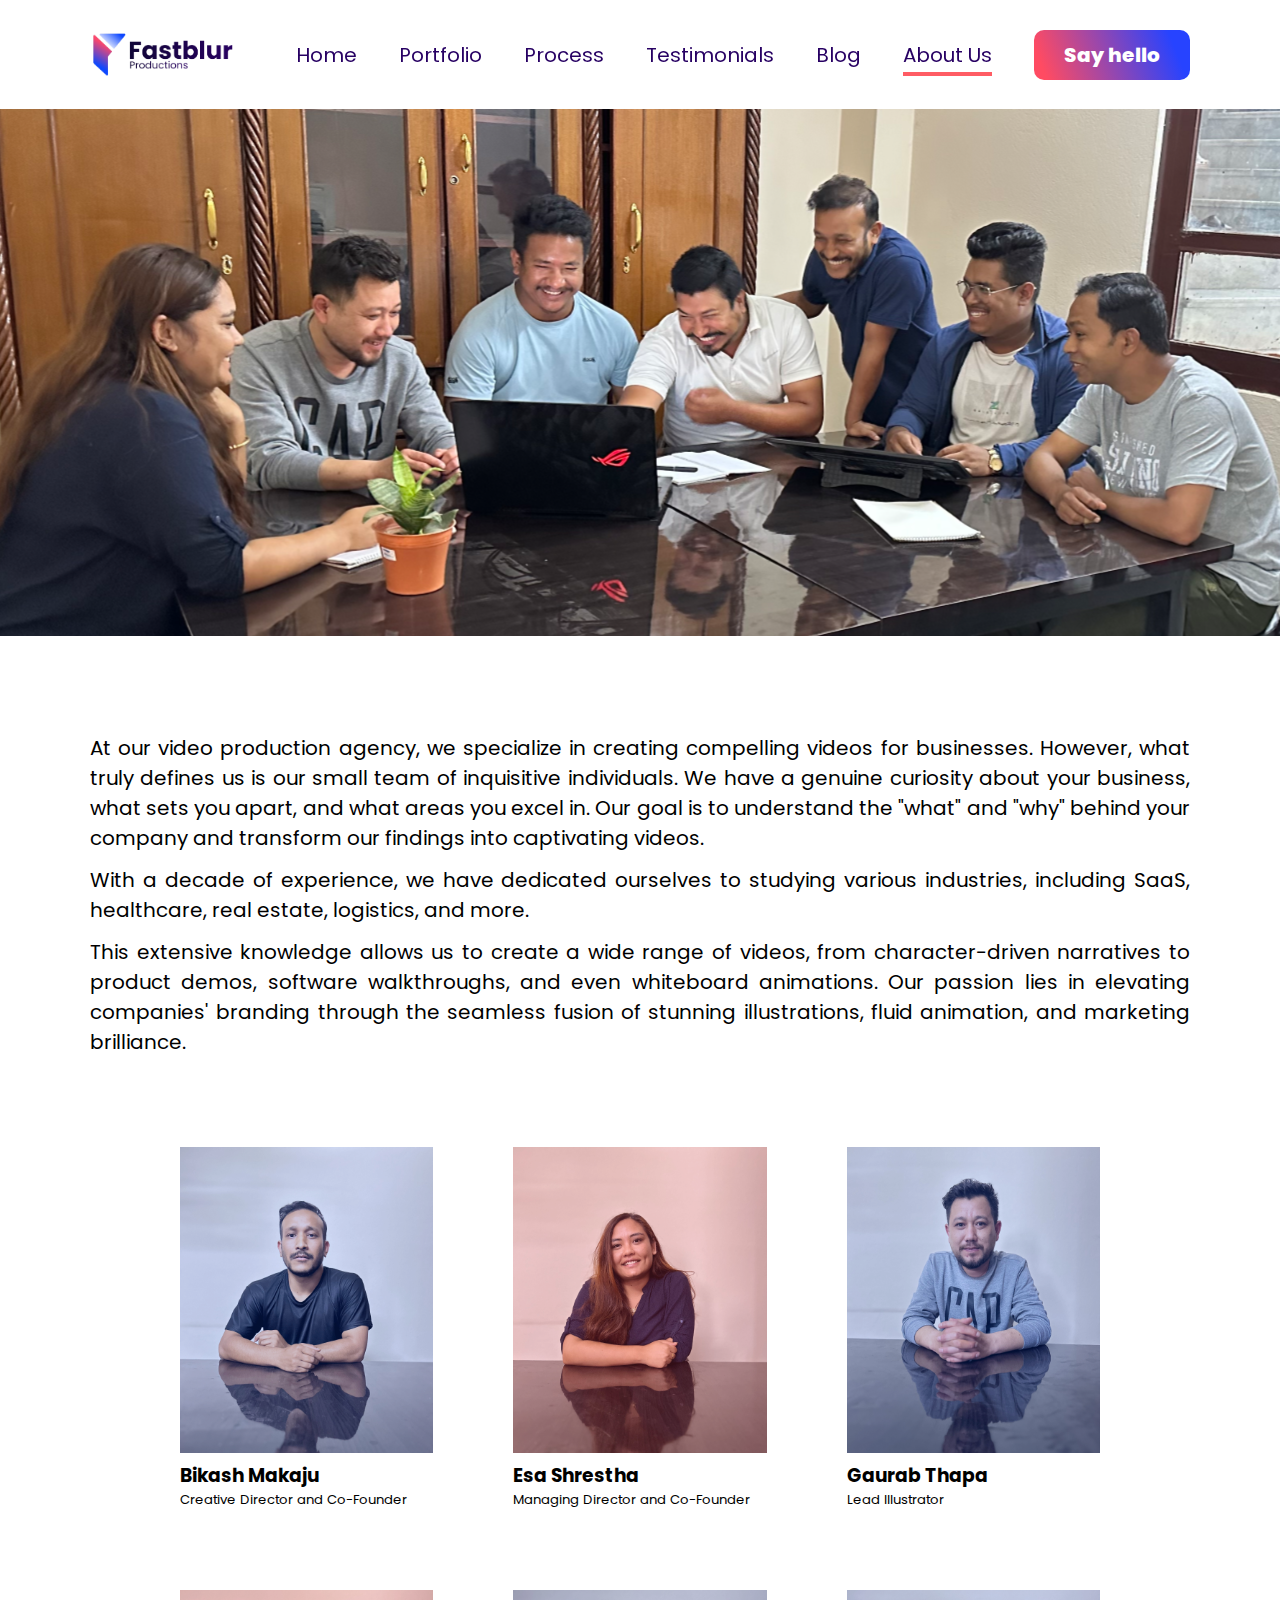
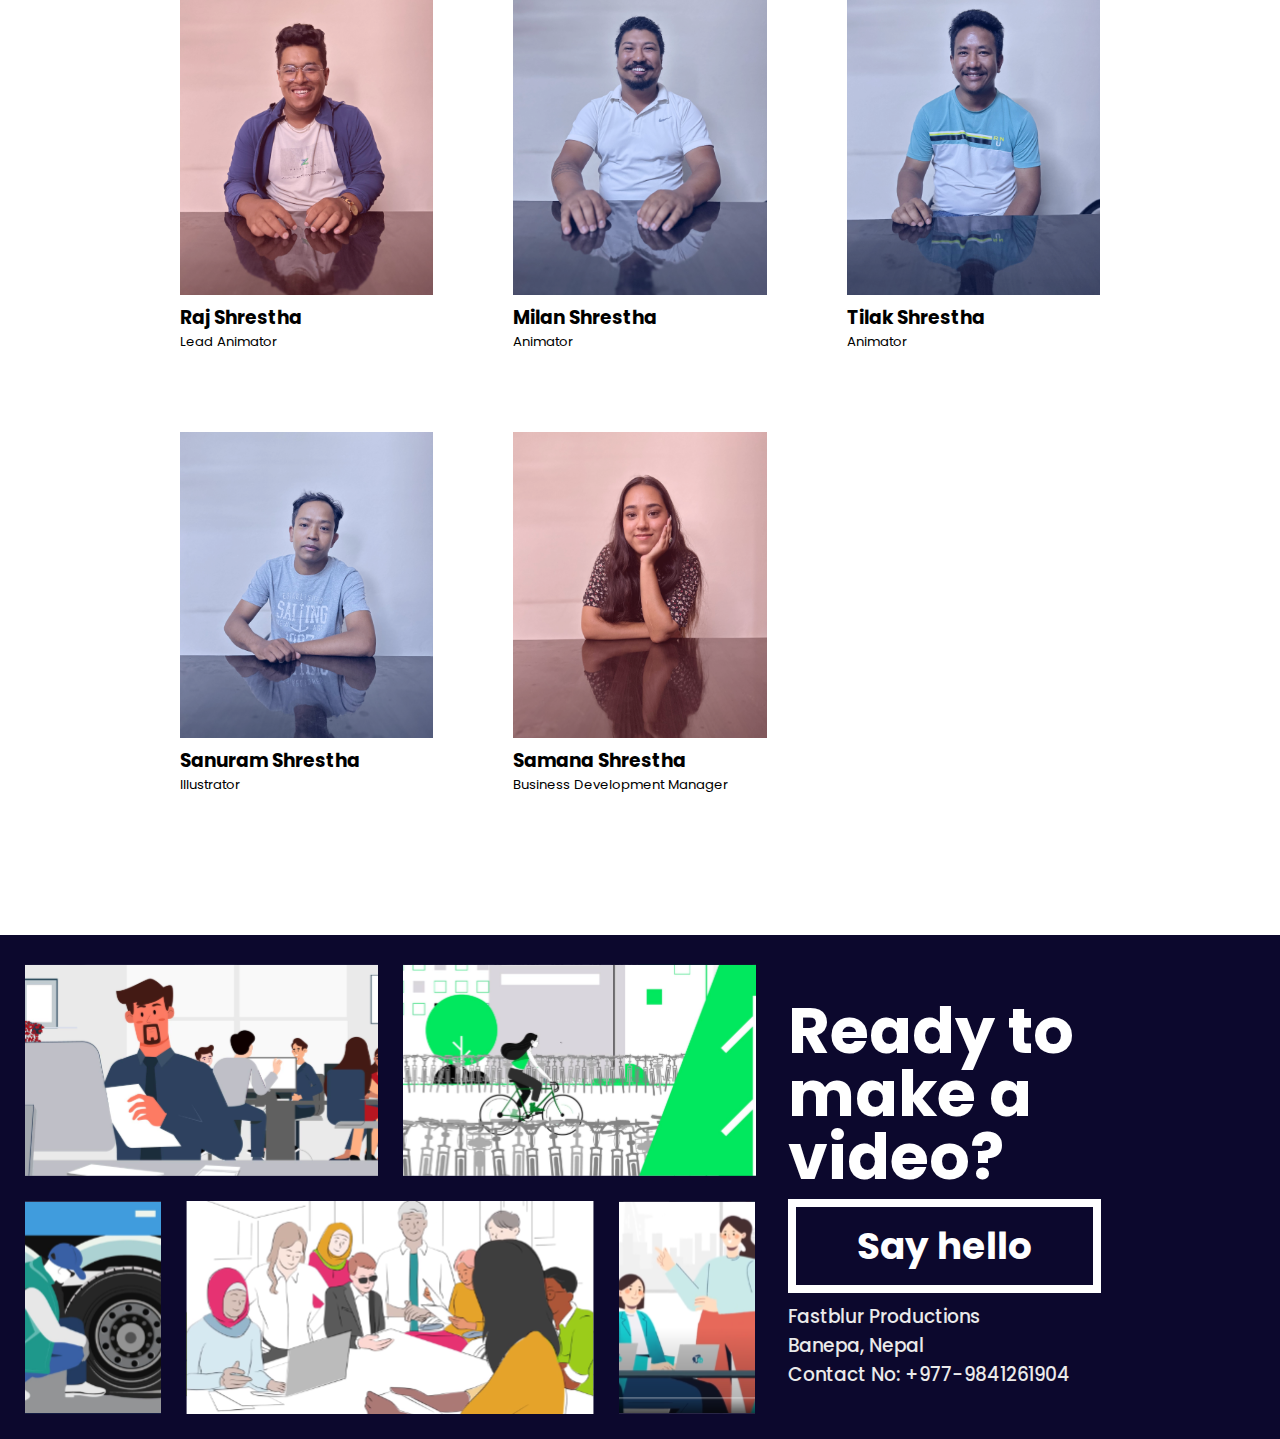
==== assets/Internal-pages/aboutUs.html @ 612dbc53 "accessibility test : uptated (some color changed,)" ====
<!-- =========================================================================================================================
Declearing this document as html version 5 document
===========================================================================================================================-->
<!DOCTYPE html>

<!-- =========================================================================================================================
starting this document and the language used in this document is english and text is written from left
to right
===========================================================================================================================-->
<html lang="en" dir="ltr">

<!-- =========================================================================================================================
The head section is only seen by browser's and no users sees the meta information provided inside this 
section except favicon, and title
===========================================================================================================================-->
    <head>

        <!-- ==================================================================================================================
        meta tag for the different characters that other than the english alphabets (a-z), (A-Z) and number (0-9)
        ======================================================================================================-->
        <meta charset="UTF-8">

        <!-- ==================================================================================================================
        meta tag for the responsiveness of the website
        ====================================================================================================================-->
        <meta name="viewport" content="width=device-width, initial-scale=1.0">

        <!-- Meta tag for the description of the webpage -->
        <meta name="description" content="Discover the story behind Fastblur Production. We are a video production agency specializing in creating compelling videos for businesses. What truly defines us is our small team of inquisitive individuals who have a genuine curiosity about your business. Our goal is to understand the 'what' and 'why' behind your company and transform our findings into captivating videos.">

        <!-- Meta tag for the keywords of the webpage -->
        <meta name="keywords" content="Fastblur Production, About Us, video production agency, compelling videos, small team, inquisitive individuals, business videos">

        <!-- Meta tag representing the author and company -->
        <meta name="author" content="Bikash Makaju - Fastblur Production, hello@fastblurpro.com">
        <meta name='copyright' content='Fastblur Production'>

        <!-- Meta tags for additional information -->
        <meta name='subject' content="Discover Our Story">
        <meta name='language' content='en'>
        <meta name='robots' content='index,follow'>
        <meta name='revised' content='Thursday, September 9th, 2023, 3:30 pm'>
        <meta name='abstract' content='Learn about Fastblur Production and our unique approach to video production.'>
        <meta name='topic' content='Video Production, About Us, Story'>
        <meta name='summary' content="Explore the story of Fastblur Production and how our inquisitive team creates compelling videos for businesses.">
        <meta name='Classification' content='About Us'>
        <meta name='pagename' content="About Us - Fastblur Production">
        <meta name='category' content='Company Information'>
        <meta name='subtitle' content='Our Story'>
        <meta name='DC.title' content='About Us - Fastblur Production'>
        <meta name='medium' content='webpage'>
        <meta name='syndication-source' content='https://fastblurpro.com/assets/Internal-pages/aboutUs.html'>
        <meta name='original-source' content='https://fastblurpro.com/assets/Internal-pages/aboutUs.html'>
        <meta name='pageKey' content='about'>

        <!-- ==================================================================================================================
        Title of the page
        ====================================================================================================================-->
        <title>Fastblue - About Us</title>

        <!-- ==================================================================================================================
        Linking the external stylesheet custome
        ====================================================================================================================-->
        <link rel="stylesheet" href="/assets/css/style.css">
        <link rel="stylesheet" href="/assets/css/responsive.css">
        <link rel="stylesheet" href="/assets/css/animation.css">

        <!-- ==================================================================================================================
        Linking the external stylesheet for the font-awesome icons used in footer (social media icons)
        ====================================================================================================================-->
        <link rel="stylesheet" href="https://cdnjs.cloudflare.com/ajax/libs/font-awesome/6.4.0/css/all.min.css"
            integrity="sha512-iecdLmaskl7CVkqkXNQ/ZH/XLlvWZOJyj7Yy7tcenmpD1ypASozpmT/E0iPtmFIB46ZmdtAc9eNBvH0H/ZpiBw=="
            crossorigin="anonymous" referrerpolicy="no-referrer" />

        <!-- ==================================================================================================================
        Link to FavIcon, that is the image seen in the tab bar of the browser
        ====================================================================================================================-->
        <link rel="shortcut icon" href="/assets/images/fav_icon.PNG" type="image/x-icon">

    </head>

    <!-- ======================================================================================================================
    The body section is contains all things that is visible by the website users. Anything written inside it
    will be displayed in the browser.
    ========================================================================================================================-->
<body>

    <!-- ======================================================================================================================
    Navigation Bar starts here
    ========================================================================================================================-->
    <nav>
        <a class="nav-logo" href="/index.html">
            <img src="/assets/images/Fastblur_Logos/FB Logo_Color.png" alt="">
        </a>
        <div class="nav-bar">
            <ul class="nav-item animated">
                <a href="/index.html">
                    <li class="nav-list-item">Home</li>
                </a>
                <a href="/assets/Internal-pages/portfolio.html">
                    <li class="nav-list-item">Portfolio</li>
                </a>
                <a href="/assets/Internal-pages/process.html">
                    <li class="nav-list-item">Process</li>
                </a>
                <a href="/assets/Internal-pages/testimonials.html">
                    <li class="nav-list-item">Testimonials</li>
                </a>
                <a href="/assets/Internal-pages/blog.html">
                    <li class="nav-list-item">Blog</li>
                </a>
                <a href="#">
                    <li class="selected nav-list-item">About Us</li>
                </a>
            </ul>
            <a class="nav-btn" href="/assets/Internal-pages/sayHello.html">
                <span class="nav-btn-content">Say hello</span>
            </a>
            <span class="nav-menu">
                <i class="fa-solid fa-bars"></i>
            </span>
        </div>
    </nav>
    <!-- ======================================================================================================================
    Navigation Bar ends here
    ========================================================================================================================-->
    
    <!-- ======================================================================================================================
    About Us page main content starts from here
    ========================================================================================================================-->
    <section class="aboutUs">
        <div class="aboutUs-main">
            <img src="/assets/images/aboutUs_Images/aboutUs-banner.svg" alt="Group Photography of all team members ">
        </div>
        <p class="aboutUs-text"> <span>
            At our video production agency, we specialize in creating compelling videos for businesses. 
            However, what truly defines us is our small team of inquisitive individuals. We have a genuine curiosity about 
            your business, what sets you apart, and what areas you excel in. Our goal is to understand the "what" and "why" 
            behind your company and transform our findings into captivating videos.
        </span>
        <span>
            With a decade of experience, we have dedicated ourselves to studying various industries, including SaaS, 
            healthcare, real estate, logistics, and more.
        </span>
        <span>
            This extensive knowledge allows us to create a wide range of videos, from character-driven narratives to product
            demos, software walkthroughs, and even whiteboard animations. Our passion lies in elevating companies' branding 
            through the seamless fusion of stunning illustrations, fluid animation, and marketing brilliance.
        </span>
            
            </p>
        <div class="aboutUs-personal-container">
            <div class="aboutUs-personal-box">
                <div class="aboutUs-personal-img">
                    <div class="blue-bg-img"></div>
                    <img src="/assets/images/background/aboutUs-2.png" alt="Bikash Makaju">
                </div>
                <div class="aboutUs-personal-details">
                    <h3 class="aboutUs-name">Bikash Makaju</h3>
                    <p class="aboutUs-degicnation">Creative Director and Co-Founder</p>
                </div>
            </div>
            <div class="aboutUs-personal-box">
                <div class="aboutUs-personal-img">
                    <div class="red-bg-img"></div>
                    <img src="/assets/images/background/aboutUs-3.png" alt="Esa Shrestha">
                </div>
                <div class="aboutUs-personal-details">
                    <h3 class="aboutUs-name">Esa Shrestha</h3>
                    <p class="aboutUs-degicnation">Managing Director and Co-Founder</p>
                </div>
            </div>
            <div class="aboutUs-personal-box">
                <div class="aboutUs-personal-img">
                    <div class="blue-bg-img"></div>
                    <img src="/assets/images/background/aboutUs-4.png" alt="Gaurab Thapa">
                </div>
                <div class="aboutUs-personal-details">
                    <h3 class="aboutUs-name">Gaurab Thapa</h3>
                    <p class="aboutUs-degicnation">Lead Illustrator</p>
                </div>
            </div>
            <div class="aboutUs-personal-box">
                <div class="aboutUs-personal-img">
                    <div class="red-bg-img"></div>
                    <img src="/assets/images/background/aboutUs-5.png" alt="Raj Shrestha">
                </div>
                <div class="aboutUs-personal-details">
                    <h3 class="aboutUs-name">Raj Shrestha</h3>
                    <p class="aboutUs-degicnation">Lead Animator</p>
                </div>
            </div>
            <div class="aboutUs-personal-box">
                <div class="aboutUs-personal-img">
                    <div class="blue-bg-img"></div>
                    <img src="/assets/images/background/aboutUs-6.png" alt="Milan Shrestha">
                </div>
                <div class="aboutUs-personal-details">
                    <h3 class="aboutUs-name">Milan Shrestha</h3>
                    <p class="aboutUs-degicnation">Animator</p>
                </div>
            </div>
            <div class="aboutUs-personal-box">
                <div class="aboutUs-personal-img">
                    <div class="blue-bg-img"></div>
                    <img src="/assets/images/background/aboutUs-7.png" alt="Tilak Shrestha">
                </div>
                <div class="aboutUs-personal-details">
                    <h3 class="aboutUs-name">Tilak Shrestha</h3>
                    <p class="aboutUs-degicnation">Animator</p>
                </div>
            </div>
            <div class="aboutUs-personal-box">
                <div class="aboutUs-personal-img">
                    <div class="blue-bg-img"></div>
                    <img src="/assets/images/background/aboutUs-8.png" alt="Sanuram Shrestha">
                </div>
                <div class="aboutUs-personal-details">
                    <h3 class="aboutUs-name">Sanuram Shrestha</h3>
                    <p class="aboutUs-degicnation">Illustrator</p>
                </div>
            </div>
            <div class="aboutUs-personal-box">
                <div class="aboutUs-personal-img">
                    <div class="red-bg-img"></div>
                    <img src="/assets/images/background/aboutUs-9.png" alt="Samana Shrestha">
                </div>
                <div class="aboutUs-personal-details">
                    <h3 class="aboutUs-name">Samana Shrestha</h3>
                    <p class="aboutUs-degicnation">Business Development Manager</p>
                </div>
            </div>
        </div>
    </section>
    <!-- ======================================================================================================================
    About Us page main content ends here
    ========================================================================================================================-->

    <!-- ===============================================================================================================
        This is the footer section 
        =================================================================================================================-->
        <footer>
            <div class="footer-left">

                <!-- =======================================================================================================
                Do not try to mess up with the layout, if you want then you need to do manually form the external file css 
                located in (/assets/css/style.css)
                =========================================================================================================-->
                <div class="footer-row footer-img-1">
                    <div class="footer-img foot-img-1">
                        <img src="/assets/images/background/footer-1.svg" alt="our Illustrations">
                    </div>
                    <div class="footer-img foot-img-2">
                        <img src="/assets/images/background/footer-2.svg" alt="our Illustrations">
                    </div>
                </div>
                <div class="footer-row footer-img-2">
                    <div class="footer-img foot-img-3">
                        <img src="/assets/images/background/footer-3.svg" alt="our Illustrations">
                    </div>
                    <div class="footer-img foot-img-4">
                        <img src="/assets/images/background/footer-4.svg" alt="our Illustrations">
                    </div>
                    <div class="footer-img foot-img-5">
                        <img src="/assets/images/background/footer-5.svg" alt="our Illustrations">
                    </div>
                </div>
            </div>
            <div class="footer-right">
                <h2>Ready to make a video?</h2>

                <!-- =======================================================================================================
                This link work same as the say hello btn that is in the navigation bar
                =========================================================================================================-->
                <a href="/assets/Internal-pages/sayHello.html" class="s-hello">Say hello</a>
                <div class="footer-org-detail">

                    <!-- ===================================================================================================
                    If you want to add or delete the organization detail then do it within the <p> .. </p> and add <br> for 
                    for line breaking
                    =====================================================================================================-->
                    <p>Fastblur Productions<br>
                        Banepa, Nepal <br>

                        <!-- ===============================================================================================
                        here href (hypertext refrence) is assigned "tel:+977-9841261904", this means whenever the user 
                        clicks the number in either cell phone, or tablet or desktop (includes laptops and tv's) than it 
                        will open dial pad (if clicked in cell phone device), and similar app for calling is open if other
                        devices.
                        Note: If you want to change the number then do not forget to change the number in the href (change 
                        only numbers) and inside <a>..</a>
                        =================================================================================================-->
                        Contact No: <a href="tel:+977-9841261904" class="tel-cel">+977-9841261904</a>
                    </p>
                    <div class="social-icons">
                        <div class="icon">

                            <!-- =============================================================================================
                            If you want to further add or remove the links and to other website then make sure to do 
                            similarly as below href will contain the link where you want your user to move to.
                            here <i..></i> is used to display the fontawesome icons and this icons is only available
                            online (line 41)
                            ===============================================================================================-->
                            <a href="https://www.youtube.com/channel/UCVbUcyW5jR4kA77uS28ZAhg/videos" aria-label="Visit our YouTube channel to see and hear our work" name="YouTube">
                                <i class="fa-brands fa-youtube"></i>
                            </a>
                            <a href="https://www.facebook.com/Fastblurproductions" aria-label="Visit our facebook page for the daily updates of our work" name="Facebook">
                                <i class="fa-brands fa-facebook-f"></i>
                            </a>

                            <!-- =============================================================================================
                            here href is referring to # means no-were to go stay on same page, it is there because there is 
                            no instagram account given by Fastblur Production. 
                            If anytime in future the link is given then kindly past the link instead of # below and remove 
                            this section comment.
                            ===============================================================================================-->
                            <a href="https://www.instagram.com/fastblurpro/" aria-label="Visit our instagram account for to see the work we have done" name="Instagram"> 
                                <i class="fa-brands fa-instagram"></i>
                            </a>
                            <a href="https://www.linkedin.com/company/fastblur-productions/" aria-label="Visit our linkedin profile" name="Linkedin">
                                <i class="fa-brands fa-linkedin"></i>
                            </a>
                            <a href="https://twitter.com/Fastblurpro" aria-label="Visit our twitter handle" name="Twitter">
                                <i class="fa-brands fa-twitter"></i>
                            </a>
                        </div>
                    </div>
                </div>
            </div>
        </footer>
    </body>

    <!-- =====================================================================================================================
    All the javascript file that is requir to run this page smoothly is added/linked here and do not remove any script tag, if
    you want to add some more features in this page that requires js then please add that script below all the scripts tag and
    above the </html> tag.
    ========================================================================================================================-->
<script src="/assets/js/nav-animation.js"></script>
<script src="/assets/js/mobile-navigation.js"></script>
<script src="/assets/js/script.js"></script>

</html>
---- assets/css/style.css ----
@import url("https://fonts.googleapis.com/css2?family=Manrope:wght@400;700;800&family=Poppins:wght@400;600;700;800&display=swap");

:root {
  --primary-font: poppins, sans-serif;
  --primary-background: #fff;
  --primary-red: #ff5c64;
  --primary-blue: #270063;
  --primary-blue-main: #084bff;
  --scroll-navigation-background: #0D0630;
  --font-white: #fff;
}

html,
* {
  scroll-behavior: smooth;
}

* {
  margin: 0;
  padding: 0;
  box-sizing: border-box;
}

body {
  font-family: var(--primary-font);
  position: relative;
  height: -webkit-fill-available;

}

nav {
  display: flex;
  justify-content: space-between;
  align-items: center;
  position: sticky;
  top: 0;
  z-index: 2;
  /* background: var(--primary-background); */
  transition: background-color 0.3s ease;
  width: 100%;
}

.sticky {
  background-color: var(--scroll-navigation-background);
  animation: fadeInDown 0.8s ease; /*From Animation.css line 2-12*/
}

nav ul {
  list-style: none;
  display: flex;
  gap: 2.625em;
  font-family: var(--primary-font);
  position: relative;
  align-items: center;
}

nav ul a,
.nav-btn-mobile {
  text-decoration: none;
  color: initial;
}

nav ul li {
  cursor: pointer;
  position: relative;
  color: var(--primary-blue);
  font-size: 20px;
  font-family: var(--primary-font);
  font-style: normal;
  font-weight: 400;
  line-height: normal;
}

nav ul li.selected::before {
  content: "";
  height: 0.2em;
  width: 100%;
  position: absolute;
  bottom: -0.325em;
  background: var(--primary-red);
}

.nav-btn,
.nav-btn-mobile {
  color: var(--font-white);
  /* height: 50px; */
}

.nav-btn-content {
  background: linear-gradient(248.59deg, #2743ff 12.5%, #ff4b62 92.57%);
  border-radius: 10px;
  padding: 10px 20px;
  display: flex;
  align-items: center;
  justify-content: center;
  width: 100%;
  height: 100%;
  font-size: 20px;
  font-family: var(--primary-font);
  font-style: normal;
  font-weight: 800;
}

.nav-btn-content:active {
  background: linear-gradient(-248.59deg, #0f1c6f 12.5%, #580d17 92.57%);
  transition: background 1s ease-in-out;
  transition-delay: 0.9s;
}

.nav-bar {
  display: flex;
  gap: 2.625em;
  align-items: center;
}

main {
  display: flex;
  flex-direction: column;
  width: 100%;
}

.org-text-info {
  display: flex;
  align-items: start;
  width: 100%;
}

.org-img video{
  aspect-ratio: 16/9;
}

section.org-info {
  display: flex;
  flex-direction: column;
  justify-content: start;
  align-items: center;
}
.org-text-container {
  display: flex;
  justify-content: space-between;
  align-items: center;
  gap: 23px;
  width: 100%;
}
.org-text-icon {
  width: calc((100vw - 40px)/3 );
  height: max-content;
  display: flex;
  text-align: center;
}
.org-text-icon p{
  text-align: center;
  line-height: normal;
  
}
section .org-text h1 {
  color: var(--primary-blue);
  font-family: var(--primary-font);
  font-style: normal;
  font-weight: 800;
  line-height: normal;
}

.org-imp-txt {
  display: flex;
  justify-content: space-between;
}
/* .org-info div:nth-child(1),
.org-info div:nth-child(2) {
  grid-column: span 1;
}

.org-info div:last-child {
  grid-column: span 2;
} */

.org-text-main {
  display: inline-block;
  color: #B40429;
  font-style: normal;
  max-width: 5.6875em;
  line-height: normal;
  position: relative;
}

.org-text-plus {
  font-style: normal;
  background: linear-gradient(
    198.38deg,
    #084bff 27.43%,
    var(--primary-red) 73.41%
  );
  -webkit-background-clip: text;
  -webkit-text-fill-color: transparent;
  background-clip: text;
  transform: rotate(180deg);
}
.org-img {
  object-fit: cover;
}

.org-total-project {
  color: #1e0250;
  font-family: var(--primary-font);
  font-style: normal;
  font-weight: 700;
}

.org-text-info .org-text-icon:nth-child(2) img {
  width: auto;
  height: 3.0625em;
}
.org-text-icon {
  justify-content: center;
  border: 1px solid transparent;
  padding: 0.5em;
  border-radius: 0.7em;
}

.org-text-icon:hover {
  background: #dee5d2;
  transition: background 300ms;
}

.org-text-icon:active {
  background: #cccdcc;
  border: 1px solid gray;
}

a.org-text-icon,
a.nav-btn,
a.nav-logo {
  text-decoration: none;
}
a.nav-logo {
  display: flex;
  align-items: center;
}
a.org-text-icon {
  color: inherit;
}

.org-text-icon img {
  height: 2.5625em;
  width: auto;
}

#home .r-work h1,
.trusted-by {
  color: #fb476c;
  text-align: center;
  font-family: var(--primary-font);
  font-style: normal;
  font-weight: 800;
  line-height: 94%;
}

.r-work-videos {
  display: grid;
}

.r-work-videos .video {
  width: 100%;
  cursor: pointer;
  background-repeat: no-repeat;
  /* background-size: 100% 100%; */
  position: relative;
  grid-area: "video";
  overflow: hidden;
  aspect-ratio: 16/9;
}

.video img {
  height: 100%;
  width: 100%;
  object-fit: cover;
  z-index: -1;
}
.skeleton {
  animation: skeleton-loading 1s linear infinite alternate;
}


.video::before {
  content: var(--content, ""); /* Use --content as the default value */
  opacity: 0;
  position: absolute;
  right: 0;
  top: 0;
  text-align: center;
  color: var(--font-white);
  z-index: 0;
  font-weight: bolder;
  background: transparent;
  transition: background 400ms, opacity 600ms;
  background-size: 100% 100%;
  height: 100%;
  width: 100%;
}

.video:hover::before {
  z-index: 1;
  background: #160117a9;
  opacity: 1;
}

.r-work-videos .video:hover::before {
  content: var(--content);
}

.video::after {
  content: "";
  position: absolute;
  height: 100%;
  width: 100%;
  top: 0;
  left: 0;
  background: none;
}

.video:hover::after {
  background: url(/assets/images/background/hover-play-btn.svg);
  z-index: 1;
  transform: scale(2);
  transition: transform 700ms;
  background-repeat: no-repeat;
  background-position: center;
}

#display-container {
  position: fixed;
  top: 0;
  left: 0;
  height: 100%;
  width: 100%;
  display: flex;
  justify-content: flex-end;
  justify-content: center;
  align-items: center;
  background: #0000004e;
  z-index: 2;
}

#display-container .display-video {
  height: 100%;
  width: 100%;
}

.close-button {
  position: absolute;
  top: 4.5em;
  right: 4em;
  background-color: transparent;
  border: none;
  font-size: 16pt;
  background: var(--primary-background);
  padding: 0 0.3em;
  border-radius: 50%;
  cursor: pointer;
  z-index: 3;
}

.close-button:hover {
  background: #d3d3d3;
}

#open-video {
  position: relative;
  padding: 7em;
}

#display-container .display-video iframe {
  height: 70vh;
  width: 70vw;
}

.homepage-join {
  display: flex;
  flex-direction: column;
  align-items: center;
}

.homepage-join button {
  background: #B40429;
  color: var(--font-white);
  text-align: center;
  font-family: var(--primary-font);
  font-style: normal;
  line-height: 94%;
  cursor: pointer;
  border: none;
  border-radius: 10px;
}

.homepage-join button:hover {
  background: #4762fb;
  transition: all 300ms;
}

.homepage-join button:active {
  background: #2940c3;
  transition: all 300ms;
}

.homepage-join h2 {
  color: #0c082d;
  text-align: center;
  font-family: var(--primary-font);
  font-style: normal;
  font-weight: 400;
  line-height: 120.5%;
}

.trusted-by {
  margin: 25px auto;
}
.clients {
  width: 100%;
  height: auto;
  margin-bottom: -7px;
}

.clients img {
  height: auto;
  width: 100%;
}

/*Footer*/
footer {
  display: grid;
  justify-content: flex-start;
  flex-wrap: wrap;
  align-items: flex-end;
  gap: 2em;
  color: #eaeaea;
  background: #0c082d;
  width: 100vw;
  position: relative;
}

.footer-row {
  justify-content: center;
}

.footer-left {
  display: grid;
  flex-direction: column;
}

.footer-row {
  display: flex;
}

.footer-img img {
  height: 100%;
  width: 100%;
  object-fit: cover;
}

.footer-right {
  flex-direction: column;
  display: flex;
  grid-area: "footer";
}

.footer-right h2 {
  color: var(--font-white);
  font-family: var(--primary-font);
  font-style: normal;
  font-weight: 700;
  line-height: 99.5%;
  margin-bottom: 0.1625em;
}

.footer-right a.s-hello {
  text-decoration: none;
  display: inline;
  color: var(--font-white);
  font-family: var(--primary-font);
  font-style: normal;
  width: fit-content;
  line-height: 99.5%;
}

.footer-right a.s-hello:hover {
  cursor: pointer;
  background-color: #adacac26;
}

.footer-right a.s-hello:active {
  background-color: #7d7d7d5a;
}

.tel-cel {
  cursor: pointer;
  color: inherit;
  text-decoration: none;
}

.tel-cel:hover {
  color: #d7d7d7;
  text-decoration: underline;
}

.tel-cel:active {
  color: #b3b2b5;
}

.footer-org-detail {
  font-weight: 500;
  font-size: 18.675px;
  align-items: end;
  margin-top: 0.5em;
  gap: 0.9em;
}

.footer-org-detail .social-icons {
  flex-direction: column;
  display: flex;
}

.footer-org-detail .social-icons .icon {
  display: flex;
  cursor: pointer;
  margin-top: 1.3575em;
}

.footer-org-detail .social-icons .icon i:active {
  color: #c8a54ffb;
}

footer .icon a {
  color: inherit;
}

/* .testimonial-quote {
  width: 308px;
  height: 201px;
} */

/*sayHello page style*/
.container {
  /* width: 100%; */
  margin: auto;
  background: var(--primary-background);
  border-radius: 6px;
  padding: 20px 60px 30px 40px;
  box-shadow: 0 5px 10px rgba(0, 0, 0, 0.2);
}

.container .content {
  display: flex;
  align-items: center;
  justify-content: space-between;
}

.container .content .left-side {
  width: 25%;
  height: 100%;
  display: flex;
  flex-direction: column;
  align-items: center;
  justify-content: center;
  margin-top: 15px;
  position: relative;
}

.content .left-side::before {
  content: "";
  position: absolute;
  height: 70%;
  width: 2px;
  right: -15px;
  top: 50%;
  transform: translateY(-50%);
  background: #afafb6;
}

.content .left-side .details {
  margin: 14px;
  text-align: center;
}

.content .left-side .details i {
  font-size: 30px;
  color: #3e2093;
  margin-bottom: 10px;
}

.content .left-side .details .topic {
  font-size: 18px;
  font-weight: 500;
}

.content .left-side .details .text-one,
.content .left-side .details .text-two {
  font-size: 14px;
  color: #afafb6;
}
.text-one a {
  color: inherit;
  text-decoration: none;
}
.text-one a:hover {
  color: #183689;
}
.container .content .right-side {
  width: 75%;
  margin-left: 75px;
}

.content .right-side .topic-text {
  font-size: 23px;
  font-weight: 600;
  color: #084bff;
}

.right-side .input-box {
  height: 50px;
  width: 100%;
  margin: 12px 0;
}

.right-side .input-box input,
.right-side .input-box textarea {
  height: 100%;
  width: 100%;
  border: none;
  outline: none;
  /* font-size: 16px; */
  background: #f0f1f8;
  border-radius: 6px;
  border: 2px solid transparent;
  padding: 0 15px;
  resize: none;
}
.right-side .input-box input:focus,
.right-side .input-box textarea:focus {
  background: #dddfe8;
  border: 0.5px solid var(--primary-blue-main);
}

.right-side .message-box {
  min-height: 110px;
}

.right-side .input-box textarea {
  padding-top: 6px;
}

.right-side .button {
  display: inline-block;
  margin-top: 12px;
}

.right-side .button input[type="submit"] {
  color: var(--font-white);
  /* font-size: 18px; */
  outline: none;
  border: none;
  padding: 8px 16px;
  border-radius: 6px;
  background: var(--primary-blue-main);
  cursor: pointer;
  transition: all 0.3s ease;
}

.button input[type="submit"]:hover {
  background: #7C47BB;
}

.button input[type="submit"]:active {
  background: #39195f;
}


/* @media (max-width: 950px) {
  .container{
    border: 2px solid red;
    margin: auto;
    width: 100%;
    padding: 30px 40px 40px 35px ;
  }
  .container .content .right-side{
   width: 75%;
   margin-left: 55px;
}
} */
/* @media (max-width: 820px) {
  .container{
    margin: 40px 0;
    height: 100%;
  }
  .container .content{
    flex-direction: column-reverse;
  }
 .container .content .left-side{
   width: 100%;
   flex-direction: row;
   margin-top: 40px;
   justify-content: center;
   flex-wrap: wrap;
 }
 .container .content .left-side::before{
   display: none;
 }
 .container .content .right-side{
   width: 100%;
   margin-left: 0;
 }
} */

/*Portfolio page style*/
.more-videos {
  background: #fb476c;
  border-radius: 10px;
  padding: 10px 33px;
  font-size: 30px;
  font-style: normal;
  font-weight: 600;
  border: none;
  /* margin: 0.9em auto 58px; */
  align-items: center;
  display: flex;
  gap: 0.8em;
  color: var(--font-white);
}

.more-videos:hover {
  cursor: pointer;
  background: #d82e50;
  transition: all 300ms;
}

.more-videos:active {
  background: #8f2036;
}

h1.r-work-port,
h1.p-work-port {
  color: var(--primary-blue);
  font-family: var(--primary-font);
  font-style: normal;
  font-weight: 800;
  line-height: 113%;
}

span.port-work,
h2.process-heading {
  color: #fb476c;
}


/*video-menu style*/
.video-menu {
  display: flex;
  flex-wrap: wrap;
  justify-content: center;
  /* gap: 32px; */
  /* margin: 91px 0 169px 0; */
}

.video-menu a {
  text-decoration: none;
  color: inherit;
  display: inline-block;
  position: relative;
  transition: color 200ms ease-in-out, font-weight 200ms ease-in-out;
}

.video-menu a.selected {
  color: #0d47ff;
  font-weight: 700;
}

.video-menu > a:hover:not(a.selected)::after {
  position: absolute;
  content: "";
  height: 4px;
  width: 100%;
  bottom: -.4em;
  left: 0;
  background-color: #0d47ff;
}

.video-hide {
  display: none;
}

/*Process page style*/
.process {
  display: flex;
  flex-direction: column;
  width: 100%;
}
.process-scale-img {
  scale: 1.6;
}
.process-row {
  display: grid;
  overflow: hidden;
  align-items: center;
  justify-content: space-between;
  /* flex-wrap: wrap; */
  width: 100vw;
  /* gap: 1em; */
}

/* .process-text-detail {
  font-size: clamp(20px, 2vw, 30px);
} */

.process-row-reversed {
  background: #fdcfd9;
}

.process-row-inverse {
  background: #d4e0ff;
}

.process-row-re-reversed {
  background: #e3d1ff;
}

.process-heading {
  color: #fb476c;
  font-family: var(--primary-font);
  font-style: normal;
  font-weight: 800;
  line-height: 113%;
  margin-bottom: 11px;
}
/* .process-heading {
  font-size: 50px;
} */

.process-row .process-img {
  height: auto;
  width: 22em;
  object-fit: cover;
}

.process-row .process-img img {
  height: 100%;
  width: 100%;
}

.process-text {
  /* max-width: 790px; */
  color: #2a1c2e;
  font-family: var(--primary-font);
}

.process-row-reversed .process-text {
  order: 2;
}

.process-row-reversed .process-img {
  order: 1;
}

/*Testimonials page style*/
.testimonials {
  width: 100%;
  display: flex;
  /* gap: 4em; */
  flex-direction: column;
  justify-content: center;
  position: relative;
}

.quote {
  /* padding: 5em 7em; */
  /* height: max-content; */
  display: flex;
  position: relative;
  margin: auto;
}
/* .quote:nth-child(odd) .testimonial-quote {
  background: url(/assets/images/background/quote-2.svg);
}

.quote:nth-child(even) .testimonial-quote {
  background: url(/assets/images/background/quote-1.svg);
} */

.testimonial-quote img {
  width: 100%;
  height: 100%;
}
.quote:nth-child(odd) .testimonial-info .testimonial-img {
  order: 2;
}

.quote:nth-child(odd) .testimonial-info .testimonial-desc {
  order: 1;
  justify-content: flex-end;
  text-align: right;
}

.testimonial-info {
  display: flex;
  justify-content: flex-start;
  align-items: flex-start;
  /* gap: 2em; */
}

div.quote div.testimonial-box p.testimonial-words {
  font-size: 20px;
  font-weight: 400;
  border: 2px solid red;
}

.testimonials .upwork {
  display: flex;
  /* flex-direction: column; */
  margin: auto;
  /* justify-content: center; */
  /* width: 100%; */
  /* border: 2px solid red; */
}
.upwork a.org-text-icon{
  display: flex;
  flex-direction: column;
  align-items: center;
  width: max-content;
}
.upwork a.org-text-icon p {
  text-align: center;
  font-size: 20px;
}
.upwork p {
  font-size: 10pt;
  
}

.testimonial-img {
  /* max-height: 356px;
  max-width: 356px;
  min-height: 162px;
  min-width: 162px; */
  /* width: auto; */
  border-radius: 50%;
  overflow: hidden;
}

.testimonial-img img {
  height: 100%;
  width: 100%;
}

h2.testimonial-name {
  color: #120539;
  font-family: Poppins;
  line-height: 55px;
  font-weight: 700;
  /* display: flex; */
}
.testimonail-words {
  font-size: 20px;
}
.testimonial-desc {
  max-width: 700px;
}

p.testimonial-designation {
  font-weight: 600;
  color: #202020;
  /* font-size: 20px; */
}

div.rating {
  font-size: 18px;
  color: #3e66df;
  /* margin: 0 0 20px 0; */
}

/*About Us page style*/
.aboutUs {
  display: flex;
  flex-direction: column;
  width: 100vw;
}

.aboutUs-main {
  height: auto;
  /* width: 100vw; */
  background-repeat: no-repeat;
  background-size: contain;
}

.aboutUs-main img {
  height: auto;
  width: 100%;
  object-fit: contain;
}

.aboutUs-text {
  /* margin: 0 4em; */
  text-align: justify;
  display: flex;
  flex-direction: column;
  gap: 12px;
}

.aboutUs-personal-container {
  display: grid;
  /* padding: 1em; */
  justify-content: center;
}

.aboutUs-personal-box {
  flex-direction: column;
  display: flex;
}
.aboutUs-personal-img {
  grid-area: officials;
  background: #d9d9d9;
  position: relative;
  height: 100%;
  width: 100%;
}
.aboutUs-personal-img img {
  height: 100%;
  width: 100%;
  object-fit: cover;
}

.aboutUs-personal-details {
  margin-top: 0.5em;
}

.aboutUs-personal-img.blue-bg-img img::after {
  position: relative;
}

.aboutUs-personal-img.blue-bg-img img::after {
  position: absolute;
  height: 100%;
  width: 100%;
  top: 0;
  left: 0;
  background: rgba(8, 75, 255, 0.2);
}

div.blue-bg-img {
  position: absolute;
  height: 100%;
  width: 100%;
  top: 0;
  left: 0;
  background: rgba(8, 75, 255, 0.2);
}
div.red-bg-img {
  position: absolute;
  height: 100%;
  width: 100%;
  top: 0;
  left: 0;
  background: rgba(251, 71, 108, 0.2);
}
.aboutUs-degicnation {
  font-size: 9.9pt;
}

/*blog page style*/
.blog {
  flex-direction: column;
  display: flex;
}
.blog a {
  color: inherit;
  text-decoration: none;
}
.blog-box-container {
  display: grid;
  justify-content: start;
  /* gap: 38px; */
  margin: auto;
  width: 749px;
  /* cursor: pointer; */
}
.blog-link:hover {
  text-decoration: underline;
  opacity: .8;
}
/* ***** */
.blog-thumbnail {
  border-radius: 10px;
  overflow: hidden;
}
.blog-thumbnail img {
  height: 100%;
  width: 100%;
}

.blog-title-text {
  font-style: normal;
  font-weight: 700;
  line-height: 100%; /* 48px */
  color: var(--primary-blue);
}
.blog-tag-container {
  opacity: .75;
  font-size: 13px;
  line-height: 1.9;
}
.indivisual-blog-tag-container {
  font-size: 13px;
  line-height: 1.9;
}
.indivisual-blog-tag-container span {
  background: #e4cb5ca8;
  padding: 3px 8px;
  border-radius: 10px;
}
.blog-tag {
  opacity: 1;
  font-weight: 600;
  margin: 0 3px;
}
/*blog-1 page style*/
section.blog-individual {
  display: flex;
  flex-direction: column;
}
.blog-individual h1.blog-indivisual-title {
  font-weight: 700;
  line-height: 120%;
}
.blog-description {
  display: flex;
  flex-direction: column;
  justify-content: center;
  align-items: center;
  /* font-size: 25px; */
  line-height: 1.3;
  font-weight: 400;
  gap: 1em;
  /* margin-bottom: 20px; */
  /* text-align: justify; */
}
.blog-description ul,
.blog-description ol {
  margin: 0 25px;
  display: flex;
  flex-direction: column;
  gap: 0.5em;
}
.blog-description li::marker,
.blog-sub-heading {
  font-weight: bold;
}
.blog-sub-heading {
  display: block;
  font-size: 29px;
  margin: 17px 0 5px 0;
  width: 100%;
  /* display: inline-block; */
  text-align: left;
  color: #46157dba;
  /* line-height: 1.3; */
}
.blog-title p.blog-title-desc {
  font-size: 15px;
  /* color: gray; */
  opacity: .5;
  /* border: 2px solid red; */
  /* height: 55px; */
  display: -webkit-box;
  -webkit-line-clamp: 2;
  -webkit-box-orient: vertical;
  overflow: hidden;
  text-overflow: ellipsis;
  cursor: default;
  margin: 13px 0;
  line-height: 1.3;
  /* font-family: sans-serif; */
  font-weight: 500;
  /* display: inline-block; */
  /* max-width: 800px; */
}
.blog-author {
  display: flex;
  align-items: center;
  gap: 10px;
}
.blog-author-text {
  display: flex;
  flex-direction: column;
  line-height: 1.3;
}
.blog-author-text p {
  opacity: .75;
  font-size: 13px;
}
.blog-author-text h3 {
  opacity: .85;
  font-size: 13px;
}
.blog-author img{
  height: 40px;
  width: 40px;
  border-radius: 50%;
}
.individual-blog-thumbnail {
  width: auto;
  max-height: 500px;
  aspect-ratio: 16 / 9;
}
.blog-head {
  /* border: 2px solid green; */
  display: flex;
  flex-direction: column;
  gap: 10px;
}
.blog-indivisual-title {
  line-height: 1;
  color: var(--primary-blue);
  /* border: 2px solid red; */
}
.blog-description p {
  width: 100%;
}
.blog-socials {
  display: flex;
  /* flex-direction: column; */
  gap: 25px;
  margin-top: 25px;
}
.blog-socials-indivisual {
  display: flex;
  gap: 10px;
}
.blog-socials a {
  text-decoration: none;
  color: initial;
}
.blog-socials a i {
  font-size: 35px;
  color: #46157dba;
  transition:all 400ms ease-in-out;
}
.blog-socials a i:hover {
  color: #15737d;
}
/* .blog-description ol li {
  display: flex;
  flex-direction: column;
} */
---- assets/css/responsive.css ----
/*==================================================
For all the  Mobile Devices
==================================================*/
@media (max-width:600px) { /*20px*/
    /*----------------------------------------------
    For Navigation Bar
    ----------------------------------------------*/
    nav {
        margin: 13px 0;
        padding: 10px 20px 10px 20px;
        z-index: 4;
        width: 100%;
    }
    nav ul li {
        font-size: 19px;
    }
    /*----------------------------------------------
    Brand Logo
    ----------------------------------------------*/
    nav .nav-logo img {
        height: 45px;
    }

    /*----------------------------------------------
    For the say hello btn
    ----------------------------------------------*/
    .nav-btn .nav-btn-content {
        font-size: 15px;
        padding: 10px 15px;
    }
    .nav-bar {
        gap: 18px;
    }

    /*----------------------------------------------
    For Hamburger menu
    ----------------------------------------------*/
    .nav-menu {
        display: block;
        cursor: pointer;
    }
    .nav-menu i {
        font-size: 25px;
    }
    /*----------------------------------------------
    For navigation items
    ----------------------------------------------*/
    nav.sticky .nav-item {
        top: 65px!important;
        background-color: var(--scroll-navigation-background);
    }
    .nav-item {
        z-index: 1;
        display: none;
        flex-direction: column;
        gap: 2em;
        background-color: #fff;
        position: absolute;
        height: 100vh;
        width: 100vw;
        top: 66px;
        left: 0;
        padding: 20px 40px;
    }
    #home .nav-btn {
        display: none;
    }
    .nav-item a {
        width: 100%;
    }
    .nav-item a li {
        text-align: left;
        font-weight: bold;
    }
    /*----------------------------------------------
    Main content of landing page
    ----------------------------------------------*/
    main {
        padding:  0 20px;
    }
    section .org-text h1 {
        font-size: 25px;
        text-align: center;
        /* width: 266px; */
        /* margin: auto; */
    }
    .org-text-container {
        flex-direction: column;
    }
    .org-text {
        width: 100%;
    }
    .org-text-main {
        font-size: 13px;
        font-weight: 400;
    }
    .org-text-plus {
        font-weight: 600;
        font-size: 25px;
    }
    .org-img video{
        border-radius: 20px;
        width: 100%;
        aspect-ratio: 16/9;
    }
    .org-info{
        margin: 20px 0 15px 0 ;
    }
    .org-text-icon {
        flex-direction: column;
        font-size: 10px;
        text-align: center;
        height: 100%;
        gap: 12px;
    }
    .org-text-icon p{
        text-align: center;
        font-size: 10px;
        font-weight: 400;
      }
    .org-total-project {
        font-size: 23px;
    }
    .org-text-info {
        margin: 17px 20px;
    }

    /*----------------------------------------------
    Videos of landing page
    ----------------------------------------------*/
    .r-work {
        margin: 66px 0 6px 0;
    }
    #home .r-work h1,
    .trusted-by {
        font-size: 35px;
    }
    .r-work-videos {
        margin: 25px -20px;
        grid-template-areas: "video";
    }
    .homepage-join h2 {
        font-size: 14px;
        margin: 25px 10px;
        line-height: 120.5%;
    }
    .homepage-join button {
        font-size: 20px;
        font-weight: 400;
        padding: 10px 11px;
    }
    .r-work-videos .video {
        width: 100%;
        aspect-ratio: 16/9;
        /* border: 2px solid red; */
    }

    #display-container .display-video iframe {
        width: 100vw;
        aspect-ratio: 16/9;
        height: auto;
        object-fit: cover;
    }
    .close-button {
        top: 4em;
        right: 5.5em;
      }
    /*----------------------------------------------
    Foooter
    ----------------------------------------------*/
    footer {
        grid-template-areas: "footer";
        flex-wrap: wrap;
        align-items: flex-end;
        padding: 16px 12px 12px 12px; 
        width: 100%;
    }
    .footer-row,
    .footer-left {
        justify-content: center;
        gap: 12px;
    }
    .footer-row {
        width: calc(100vw - 24px);
    }
    .footer-img {
        height: 79px;
    }
    .footer-img.foot-img-1 {
        width:50%;
    }
      
    .footer-img.foot-img-2 {
        width:50%;
    }
      
    .footer-img.foot-img-3 {
        width: 25%;
    }
      
    .footer-img.foot-img-4 {
        width: 50%;
    }
      
    .footer-img.foot-img-5 {
        width: 25%;
    }
    .footer-right h2 {
        font-size: 40px;
        font-weight: 700;
        line-height: 99.5%;
        width: 181px;
    }
    .footer-right a.s-hello {
        padding: 15px 43px;
        font-size: 20px;
        font-weight: 500;
        border: 5px solid var(--font-white);
    }
    .footer-org-detail .social-icons .icon i {
        font-size: 22px;
    }
    .footer-org-detail .social-icons .icon {
        gap: 43px;
    }

    /*----------------------------------------------
    Blog Page
    ----------------------------------------------*/
    .blog {
        gap: 52px;
        margin: 20px auto 40px auto;
    }
    .blog-box-container {
        grid-template-areas: "1fr";
        width: calc(100% - 40px);
        gap: 10px;
    }
    .blog-thumbnail {
        height: auto;
        width: calc(100vw - 40px);
    }
    .blog-title-text {
        font-size: 23px;
    }
    .blog-title {
        max-width: 100%;
    }

    /*----------------------------------------------
    Blog Page [indivisual]
    ----------------------------------------------*/
    section.blog-individual {
        width: 100%;
        padding: 20px;
        margin-top: -12px;
        gap: 20px;
    }
    .blog-individual h1.blog-indivisual-title {
        font-size: 35px;
    }
    .blog-description {
        font-size: 15px;
        /* margin: auto 20px; */
    }
    .blog-description li::marker {
        font-size: 17px;
    }
    /*----------------------------------------------
    About Us page
    ----------------------------------------------*/
    .aboutUs {
        padding: 0 20px;
        gap: 20px;
        margin-top: -12px;
        margin-bottom: 12px;
    }
    .aboutUs-main {
        margin-left: -20px;
        width: 100vw;
    }
    .aboutUs-text {
        font-size: 15px;
    }
    .aboutUs-personal-box {
        padding: 20px;
    }
    .aboutUs-personal-container {
        grid-template-areas: "officials";
    }
    
    /*----------------------------------------------
    Process page
    ----------------------------------------------*/
    .process {
        padding:20px 20px 0 20px;
    }
    h1.p-work-port {
        font-size: 30px;
        margin-bottom: 20px;
    }
    .process-row {
        grid-template-areas: "process";
        margin-left: -20px;
        padding: 20px 20px 40px 20px;
        display: flex;
        flex-direction: column;
        gap: 20px;
    }
    .process-heading {
        font-size: 25px;
        text-align: left;
    }
    .process-text-detail {
        font-size: 15px;
        line-height: 20px;
        width: 100%;
    }
    .process-text {
        width: calc(100vw - 40px);
    }
    .process-row .process-img {
        height: auto;
        width: 100%;
    }
    .process-row:nth-child(even) .process-text,
    .process-row:nth-child(odd) .process-text {
       order: 2; 
       text-align: justify;
    }
    .process-row:nth-child(even) .process-img,
    .process-row:nth-child(odd) .process-img {
        width: 100%;
       order: 1;     
    }
    
    /*----------------------------------------------
    Testimonial page
    ----------------------------------------------*/
    .testimonials {
        gap: 71px;
        padding: 20px;
    }
    .quote {
        padding: 0;
        width: 100%;
    }
    .testimonial-info {
        width: calc(100vw - 40px);
        /* border: 2px solid red; */
        display: flex;
        flex-direction: column;
        justify-content: center;
        align-items: center;
        position: relative;
    }
    .quote:nth-child(even) .testimonial-info .testimonial-quote,
    .quote:nth-child(odd) .testimonial-info .testimonial-quote {
        order: 1;
    }
    .quote:nth-child(even) .testimonial-info .testimonial-img,
    .quote:nth-child(odd) .testimonial-info .testimonial-img {
        order: 2;
    }
    .quote:nth-child(even) .testimonial-info .testimonial-desc,
    .quote:nth-child(odd) .testimonial-info .testimonial-desc {
        order: 3;
    }
    .quote .testimonial-info .testimonial-desc .testimonial-name,
    .quote .testimonial-info .testimonial-desc .testimonial-rating {
        text-align: center;
    }
    .quote .testimonial-info .testimonial-desc p.testimonail-words{
        text-align: justify;
    }
    .quote:nth-child(even) .testimonial-quote {
        background: url(/assets/images/background/quote-1-small.svg);
        background-repeat: no-repeat;
        position: absolute;
        top: 0;
        right: 18%;
    }
      
    .quote:nth-child(odd) .testimonial-quote {
        background: url(/assets/images/background/quote-2-small.svg);
        background-repeat: no-repeat;
        position: absolute;
        top: 0;
        left: 18%;
    }
    .testimonial-img {
        height: 162px;
        width: 162px;
        border-radius: 50%;
        overflow: hidden;
    }
    .testimonial-quote {
        width: 51px;
        height: 35px;
    }
    h2.testimonial-name {
        font-size: 25px;
        width: 100%;
        justify-content: center;
        gap: 10px;
        margin-top: 20px;
    }
    p.testimonial-designation {
        font-size: 15px;
    }
    div.rating {
        margin: 0 0 20px 0;
    }
    .org-text-icon {
        /* border: 2px solid red; */
        width: 145px;
    }
    .org-text-icon img {
        height: 62px;
        width: 62px;
    }

    /*----------------------------------------------
    Portfolio page
    ----------------------------------------------*/
    #portfolio main section.r-work {
        margin: 0;
    }
    #portfolio main section.r-work h1.r-work-port {
        font-size: 30px;
    }
    .video-menu {
        gap: 12px;
        margin: 49px 0 21px 0;
        line-height: 1;
    }
    .video-menu a {
        font-size: 12px;
    }
    .more-videos {
        font-size: 20px;
        margin: 5px auto 20px;
    }
    .video::before {
        line-height: 18;
        font-size: 18px;
    }

    /*----------------------------------------------
    Say Hello page
    ----------------------------------------------*/
    .container{
        margin: 20px;
        width: calc(100% - 40px);
        height: 100%;
    }
    .container .content{
        flex-direction: column-reverse;
    }
    .right-side .input-box input,
    .right-side .input-box textarea,
    .right-side p,
    .right-side .button input[type="submit"],
    .text-one,.text-two {
        font-size: 15px;
    }
     .container .content .left-side{
       width: 100%;
       flex-direction: row;
       margin-top: 40px;
       justify-content: center;
       flex-wrap: wrap;
     }
     .container .content .left-side::before{
       display: none;
     }
     .container .content .right-side{
       width: 100%;
       margin-left: 0;
     }
}

/*==================================================
For all the  Tablet Devices
==================================================*/
@media (min-width:600px) and (max-width:1200px) { /*55px*/
    body {
        overflow: auto;
    }

    /*----------------------------------------------
    For Navigation Bar
    ----------------------------------------------*/
    nav {
        margin: 15px 0;
        padding: 11.25px 55px ; /*(23+29.5)/2 and (20+90)/2*/
    }
    nav.sticky .nav-item {
        top: 72.2px!important;
        background-color: var(--scroll-navigation-background);
    }
    .nav-item {
        position: fixed;
        z-index: 1;
        display: none;
        flex-direction: column;
        gap: 2em;
        background-color: #fff;
        /* border: 2px solid red; */
        height: 100vh;
        width: 100vw;
        top: 105px;
        left: 0;
        padding: 52px 65px;
    }
    .nav-item a {
        width: 100%;
    }
    .nav-item a li {
        text-align: left;
        font-weight: bold;
    }
    nav ul li {
        font-size: 30px;
    }
    /*----------------------------------------------
    Brand Logo
    ----------------------------------------------*/
    nav .nav-logo img {
        height: 65px;
        /* width: 114.5px; */
    }
    .nav-menu i {
        font-size: 30px;
    }

    /*----------------------------------------------
    Hovering into nav items gives the underline
    ----------------------------------------------*/
    nav ul li:hover:not(.nav-btn):before,
    nav ul li:hover:not(.selected):before {
        content: "";
        height: 0.2em;
        width: 100%;
        position: absolute;
        bottom: -0.325em;
        background: var(--primary-red);
    }

    /*----------------------------------------------
    For the say hello btn
    ----------------------------------------------*/
    .nav-btn .nav-btn-content {
        font-size: 15px;
        padding: 12px 35px;
    }
    .nav-bar {
        gap: 53px;
    }
    .nav-btn-mobile {
        display: none;
    }

    /*----------------------------------------------
    For Hamburger menu
    ----------------------------------------------*/
    .nav-menu {
        display: block;
        cursor: pointer;
    }

    /*----------------------------------------------
    For navigation items
    ----------------------------------------------*/
    .nav-item {
        display: none;
    }

    /*----------------------------------------------
    Main content of landing page
    ----------------------------------------------*/
    main {
        padding:  0 55px;
    }
    section .org-text h1 {
        font-size: 37.5px;
    }
    .org-text-main {
        font-size: 16.5px;
        font-weight: 500;
    }
    .org-text-plus {
        font-weight: 700;
        font-size: 35px;
    }
    .org-img video{
        border-radius: 25px;
        width: calc(50vw - 55px);
        height: auto;
    }
    .org-info{
        margin: 74px 0 ;
    }
    .org-total-project {
        font-size: 37px;
    }
    .org-text-info {
        margin-top: calc((88px + 17px) / 2);
    }
    .org-text-icon {
        flex-direction: column;
    }

    /*----------------------------------------------
    Videos of landing page
    ----------------------------------------------*/
    #home .r-work h1 ,
    .trusted-by{
        font-size: 47.5px;
    }
    .r-work-videos {
        margin: 25px -55px 0;
        grid-template-areas: "video video";
    }
    .homepage-join h2 {
        font-size: 22px;
        margin: 1.0625em 0;
        line-height: 120.5%;
    }
    .homepage-join button {
        font-size: 25px;
        font-weight: 500;
        padding: 12.655px 12.5px;
        margin: 25px auto 0;
    }
    .r-work-videos .video {
        height: 234px;
    }
    #display-container .display-video iframe {
        /* height: 47vh; */
        width: calc(100vw - 4em);
        aspect-ratio: 16/9;
    }

    /*----------------------------------------------
    Foooter
    ----------------------------------------------*/
    footer {
        grid-template-areas: "footer";
        flex-wrap: wrap;
        align-items: flex-end;
        padding: 22.5px 18.5px 18.5px 18.5px;
        width: 100%;
    }
    .footer-row,
    .footer-left {
        gap: 18.5px;
    }

    .footer-left,
    .footer-right {
        width: calc(100vw - 37px);
    }
    .footer-img {
        height: 140.96px;
    }
    .footer-img.foot-img-1 {
        width:50%;
    }
      
    .footer-img.foot-img-2 {
        width:50%;
    }
      
    .footer-img.foot-img-3 {
        width: 25%;
    }
      
    .footer-img.foot-img-4 {
        width: 50%;
    }
      
    .footer-img.foot-img-5 {
        width: 25%;
    }
    .footer-right h2 {
        font-size: 51.747px;
        width: 234px;
    }
    .footer-right a.s-hello {
        padding: 17.635px 52px;
        font-size: 28.675px;
        font-weight: 600;
        border: 6.857px solid var(--font-white);
    }
    .footer-org-detail .social-icons .icon i {
        font-size: 29px;
    }
    .footer-org-detail .social-icons .icon {
        gap: 49.82px;
    }

    /*----------------------------------------------
    Blog Page
    ----------------------------------------------*/
    .blog {
        gap: 52px;
        padding: 55px;
    }
    .blog-box-container {
        grid-template-areas: "1fr 1fr";
        width: 100%;
        gap: 25px;
    }

    .blog-thumbnail {
        height: auto;
        width: 285px;
    }
    .blog-title-text {
        font-size: 30px;
    }
    .blog-title {
        max-width: 100%;
    }

    /*----------------------------------------------
    Blog Page [indivisual]
    ----------------------------------------------*/
    section.blog-individual {
        width: 100%;
        padding: 55px;
        margin-top: -15px;
        gap: 27.5px;
    }
    .blog-individual h1.blog-indivisual-title {
        font-size: 42px;
    }
    .blog-description {
        font-size: 18px;
        margin: auto 66.6px;
        text-align: justify;
    }
    .blog-description li::marker{
        font-size: 30px;
    }
    /*----------------------------------------------
    About Us page
    ----------------------------------------------*/
    .aboutUs {
        padding: 0 55px;
        gap: 40px;
    }
    .aboutUs-main {
        margin-left: -55px;
        width: calc(100vw );
        /* border: 2px solid red; */
    }
    .aboutUs-text {
        font-size: 15px;
    }
    .aboutUs-personal-container {
        grid-template-areas: "officials officials";
        margin: 55px;
        gap: 55px;
    }

    /*----------------------------------------------
    Process page
    ----------------------------------------------*/
    .process {
        padding:55px 55px 0 55px;
    }
    h1.p-work-port {
        font-size: 50px;
        margin-bottom: 55px;
    }
    .process-row {
        grid-template-areas: "process process";
        margin-left: -55px;
        padding: 55px;
        width: calc(100vw - 17px );
        gap: 31.5px;
    }
    .process-heading {
        font-size: 37.5px;
    }
    .process-text-detail {
        font-size: 20.5px;
        line-height: 27.29px;
    }

    /*----------------------------------------------
    Testimonial page
    ----------------------------------------------*/
    .testimonials {
        gap: 101px;
        padding: 55px;
    }
    .quote {
        padding: 0;
        width: 100%;
    }
    .testimonial-info {
        width: calc(100vw - 110px);
        display: flex;
        flex-direction: column;
        justify-content: center;
        align-items: center;
        position: relative;
    }
    .quote:nth-child(even) .testimonial-info .testimonial-quote,
    .quote:nth-child(odd) .testimonial-info .testimonial-quote {
        order: 1;
    }
    .quote:nth-child(even) .testimonial-info .testimonial-img,
    .quote:nth-child(odd) .testimonial-info .testimonial-img {
        order: 2;
    }
    .quote:nth-child(even) .testimonial-info .testimonial-desc,
    .quote:nth-child(odd) .testimonial-info .testimonial-desc {
        order: 3;
    }
    .quote .testimonial-info .testimonial-desc .testimonial-name,
    .quote .testimonial-info .testimonial-desc .testimonial-rating {
        text-align: center;
    }
    .quote .testimonial-info .testimonial-desc p.testimonail-words{
        text-align: justify;
        padding: 0 25px;
    }
    .quote:nth-child(even) .testimonial-quote {
        background: url(/assets/images/background/quote-1-small.svg);
        background-repeat: no-repeat;
        scale: 2;
        position: absolute;
        top: 0;
        right: 32%;
    }
      
    .quote:nth-child(odd) .testimonial-quote {
        background: url(/assets/images/background/quote-2-small.svg);
        background-repeat: no-repeat;
        scale: 2;
        position: absolute;
        top: 0;
        left: 32%;
    }
    .testimonial-img {
        height: 262px;
        width: 262px;
        border-radius: 50%;
        overflow: hidden;
    }
    .testimonial-quote {
        width: 51px;
        height: 35px;
    }
    h2.testimonial-name {
        font-size: 30px;
        width: 100%;
        justify-content: center;
        gap: 10px;
        margin-top: 20px;
    }
    p.testimonial-designation {
        font-size: 15px;
    }
    div.rating {
        margin: 0 0 20px 0;
    }

    /*----------------------------------------------
    Portfolio page
    ----------------------------------------------*/
    #portfolio main section.r-work {
        margin: 42.67px 0 10px 0;
    }
    #portfolio main section.r-work h1.r-work-port {
        font-size: 50px;
    }
    .video-menu {
        gap: 14px;
        margin: 67.5px 0 32.5px 0;
        line-height: 1;
    }
    .video-menu a {
        font-size: 14px;
    }
    .more-videos {
        font-size: 25px;
        margin: 40px auto 20px;
    }
    .video::before {
        line-height: 13.5;
        font-size: 27px;
    }

    /*----------------------------------------------
    Say Hello page
    ----------------------------------------------*/
    .container{
        margin: 55px;
        width: calc(100% - 110px);
        height: 100%;
    }
    .container .content{
        flex-direction: column-reverse;
    }
    .right-side .input-box input,
    .right-side .input-box textarea,
    .right-side p,
    .right-side .button input[type="submit"],
    .text-one,.text-two {
        font-size: 18px;
    }
     .container .content .left-side{
       width: 100%;
       flex-direction: row;
       margin-top: 40px;
       justify-content: center;
       flex-wrap: wrap;
    }
    .container .content .left-side::before{
       display: none;
    }
    .container .content .right-side{
       width: 100%;
       margin-left: 0;
    }
}

/*==================================================
For all the  Desktop Devices
==================================================*/
@media (min-width:1200px) { /*90px*/
    body {
        overflow: auto;
    }

    /*----------------------------------------------
    For Navigation Bar
    ----------------------------------------------*/
    nav {
        margin: 15px 0;
        padding: 14.5px 90px;
    }

    /*----------------------------------------------
    Hovering into nav items gives the underline
    ----------------------------------------------*/
    nav ul li:hover:not(.nav-btn):before,
    nav ul li:hover:not(.selected):before {
        content: "";
        height: 0.2em;
        width: 100%;
        position: absolute;
        bottom: -0.325em;
        background: var(--primary-red);
    }
    
    /*----------------------------------------------
    Brand Logo
    ----------------------------------------------*/
    nav .nav-logo img {
        height: 50px;
        /* width: 135px; */
    }

    /*----------------------------------------------
    For the say hello btn
    ----------------------------------------------*/
    .nav-btn {
        cursor: pointer;
        /* width: 165px; */
    }
    .nav-btn-mobile {
        display: none;
    }
    .nav-btn-content {
        padding: 10px 30px;
    }
    .nav-btn-content:hover {
        background: linear-gradient(-248.59deg, #1d30ad 12.5%, #8d2533 92.57%);
        transition: background 1s ease-in-out;
        transition-delay: 0.9s;
    }

    /*----------------------------------------------
    For Hamburger menu
    ----------------------------------------------*/
    .nav-menu {
        display: none;
    }

    /*----------------------------------------------
    Main content of landing page
    ----------------------------------------------*/
    main {
        padding:  0 90px;
    }
    section .org-text h1 {
        font-size: 50px;
    }
    .org-text-main {
        font-size: 20px;
        font-weight: 600;
    }
    .org-text-plus {
        font-weight: 800;
        font-size: 45px;
    }
    .org-img video{
        border-radius: 30px;
        height: auto;
        width: 598px;
    }
    .org-info{
        margin: 40px 0;
    }
    .org-text-info {
        margin-top: 88px;
    }
    .org-text-icon {
        gap: 12.75px;
        font-size: 15px;
        align-items: center;
    }
    .org-text-icon p{
        text-align: left;
    }
    .org-total-project {
        font-size: 40px;
    }
    /*----------------------------------------------
    Videos of landing page
    ----------------------------------------------*/
    .r-work {
        margin: 83px 0 50px 0;
    }
    #home .r-work h1,
    .trusted-by {
        font-size: 60px;
    }
    .r-work-videos {
        margin: 25px -90px;
        grid-template-areas: "video video video";
    }
    .homepage-join h2 {
        font-size: 20px;
        /* margin: 33px 0 0 0; */
        max-width: 450px;
        line-height: 120.5%;
    }
    .homepage-join button {
        font-size: 20px;
        font-weight: 600;
        padding: 15.31px 40px;
        margin:  33px auto;
    }
    .r-work-videos .video {
        height: 270px;
    }

    /*----------------------------------------------
    Foooter
    ----------------------------------------------*/
    footer {
        grid-template-areas: "footer footer";
        flex-wrap: wrap;
        align-items: flex-end;
        padding: 29px 25px 25px 25px;
        width: 100%;
    }
    .footer-row,
    .footer-left {
        gap: 25px;
        justify-content: center;
    }
    .footer-left {
        width: calc(60vw - 37.5px);;
    }
    .footer-right {
        width: calc(40vw - 37.5px);
    }
    .footer-img {
        height: 212.935px;
    }
    .footer-img.foot-img-1 {
        width:50%;
    }
      
    .footer-img.foot-img-2 {
        width:50%;
    }
      
    .footer-img.foot-img-3 {
        width: 25%;
    }
      
    .footer-img.foot-img-4 {
        width: 75%;
    }
      
    .footer-img.foot-img-5 {
        width: 25%;
    }
    .footer-right h2 {
        font-size: 63.495px;
        width: 287px;
    }
    .footer-right a.s-hello {
        padding: 20.27px 61.01px;
        font-size: 37.35px;
        font-weight: 700;
        border: 8.715px solid var(--font-white);
    }
    .footer-org-detail .social-icons .icon i {
        font-size: 36px;
    }
    .footer-org-detail .social-icons .icon i:hover {
        color: #f0cc70e4;
    }
    .footer-org-detail .social-icons .icon {
        gap: 56.65px;
    }
    #display-container .display-video iframe {
        /* height: 75vh; */
        /* width: calc(100vw - 4em); */
        width: 100%;
        aspect-ratio: 16/9;         
    }

    /*----------------------------------------------
    Blog Page
    ----------------------------------------------*/
    .blog {
        gap: 52px;
        padding: 90px;
    }
    .blog-box-container {
        grid-template-areas: "1fr 1fr";
        width: 100%;
        gap: 30px;
        margin: 0 80px;
    }
    .blog-thumbnail {
        height: auto;
        width: 342px;
    }
    .blog-title-text {
        font-size: 40px;
    }
    .blog-title {
        max-width: 760px;
    }

    /*----------------------------------------------
    Blog Page [indivisual]
    ----------------------------------------------*/
    section.blog-individual {
        width: 70%;
        padding:0 90px;
        margin-top: -15px;
        gap: 45px;
        margin: auto;
    }
    .blog-individual h1.blog-indivisual-title {
        font-size: 52px;
        /* text-align: center; */
    }
    .blog-description {
        font-size: 18px;
        margin: auto 50px 30px 50px;
        text-align: justify;
    }
    .blog-description li::marker {
        font-size: 35px;
    }

    /*----------------------------------------------
    About Us page
    ----------------------------------------------*/
    .aboutUs {
        padding:0 90px;
        gap: 90px;
        margin-bottom: 50px;
        width: 100%;
        overflow-x: hidden;
        /* border: 2px solid red; */
    }
    .aboutUs-text {
        font-size: 20px;
    }
    .aboutUs-main {
        /* width: calc(100% + 90px);
         */
         width: 100vw;
        margin-left: -90px;
    }
    /* .aboutUs-personal-box {
        padding: 90px;
    } */
    .aboutUs-personal-container {
        grid-template-areas: "officials officials officials";
        margin: 90px;
        margin-top: 0;
        gap: 80px;
    }

    /*----------------------------------------------
    Process page
    ----------------------------------------------*/
    .process {
        padding: 90px 90px 0 90px;
    }
    h1.p-work-port {
        font-size: 70px;
        margin-bottom: 90px;
        display: flex;
        flex-direction: column;
    }
    .process-row {
        grid-template-areas: "process process";
        margin-left: -90px;
        padding: 63px;
        width: calc(100vw - 17px );
        max-height: 470px;
        gap: 71px;
        justify-content: center;
    }
    .process-row .process-text .process-heading{
        font-size: 47px;
        line-height: 48.861px;
    }
    .process-row .process-text .process-text-detail{
        font-size: 20px;
        line-height: 34.592px;
        max-width: 679px;
    }
    .process-row:nth-child(even) .process-text{
       order: 2; 
    }
    .process-row:nth-child(odd) .process-text{
        order: 1; 
     }
    .process-row:nth-child(even) .process-img {
       order: 1;     
    }
    .process-row:nth-child(odd) .process-img {
       order: 2;     
    }
    .process-heading {
        font-size: 50px;
    }
    .process-text-detail {
        font-size: 26px;
        line-height: 34.59px;
    }

    /*----------------------------------------------
    Testimonial page
    ----------------------------------------------*/
    .testimonials {
        gap: 203px;
        padding: 90px 90px 60px 90px;
    }
    .testimonials .p-work-port {
        margin-top: 26px;
        margin-bottom: -21px;
        font-size: 60px;
        /* max-width: 572px; */
    }
    .quote {
        padding: 0;
        width: 100%;
        /* border: 2px solid red; */
    }
    .testimonial-info {
        width: calc(100vw - 180px);
        /* padding: 0 103px; */
        /* border: 2px solid red; */
        gap: 33px;
        display: flex;
        justify-content: center;
        align-items: center;
        position: relative;
    }
    .quote:nth-child(even) .testimonial-quote {
        background: url(/assets/images/background/quote-1.svg);
        background-repeat: no-repeat;
        scale: 1;
        position: absolute;
        top: 0;
        right: 11%;
    }
      
    .quote:nth-child(odd) .testimonial-quote {
        background: url(/assets/images/background/quote-2.svg);
        background-repeat: no-repeat;
        scale: 1;
        position: absolute;
        top: 0;
        left: 11%;
    }
    .testimonial-img {
        height: 208px;
        width: 208px;
        border-radius: 50%;
        overflow: hidden;
    }
    .testimonial-quote {
        width: 308px;
        height: 201px;
    }
    h2.testimonial-name {
        font-size: 40px;
        width: 100%;
        /* justify-content: center; */
        /* margin-top: 20px; */
        flex-direction: column;
        /* line-height: 1.2; */
        /* margin: 16px 0; */
    }
    .quote:nth-child(odd) h2.testimonial-name {
        text-align: right;
    }
    p.testimonial-designation {
        font-size: 20px;
    }
    div.rating {
        margin: 0 0 20px 0;
        /* z-index: 3; */
    }

    /*----------------------------------------------
    Portfolio page
    ----------------------------------------------*/
    #portfolio main section.r-work {
        margin:  80px 0 0 0;
    }
    #portfolio main section.r-work h1.r-work-port {
        font-size: 70px;
        max-width: 560px;
    }
    .video-menu {
        gap: 19px;
        margin: 86px 0 44px 0;
        line-height: 1;
    }
    .video-menu a {
        font-size: 20px;
    }
    .video::before {
        line-height: 11.5;
        font-size: 37px;
    }
    .more-videos {
        margin: 31px auto;
    }

    /*----------------------------------------------
    Say Hello page
    ----------------------------------------------*/
    .container{
        margin: 90px;
        width: calc(100% - 180px);
        height: 100%;
    }
    .right-side .input-box input,
    .right-side .input-box textarea,
    .right-side p,
    .right-side .button input[type="submit"],
    .text-one,.text-two {
        font-size: 19px;
    }
}
---- assets/css/animation.css ----
/*For sticky Navigation bar*/
@keyframes fadeInDown {
    0% {
      opacity: 0;
      transform: translateY(-20px);
    }
  
    100% {
      opacity: 1;
      transform: translateY(0);
    }
}

/*When loading video*/
@keyframes skeleton-loading {
  0% {
    background-color: hsl(200, 20%, 70%);
  }
  100% {
    background-color: hsl(200, 20%, 95%);
  }
}
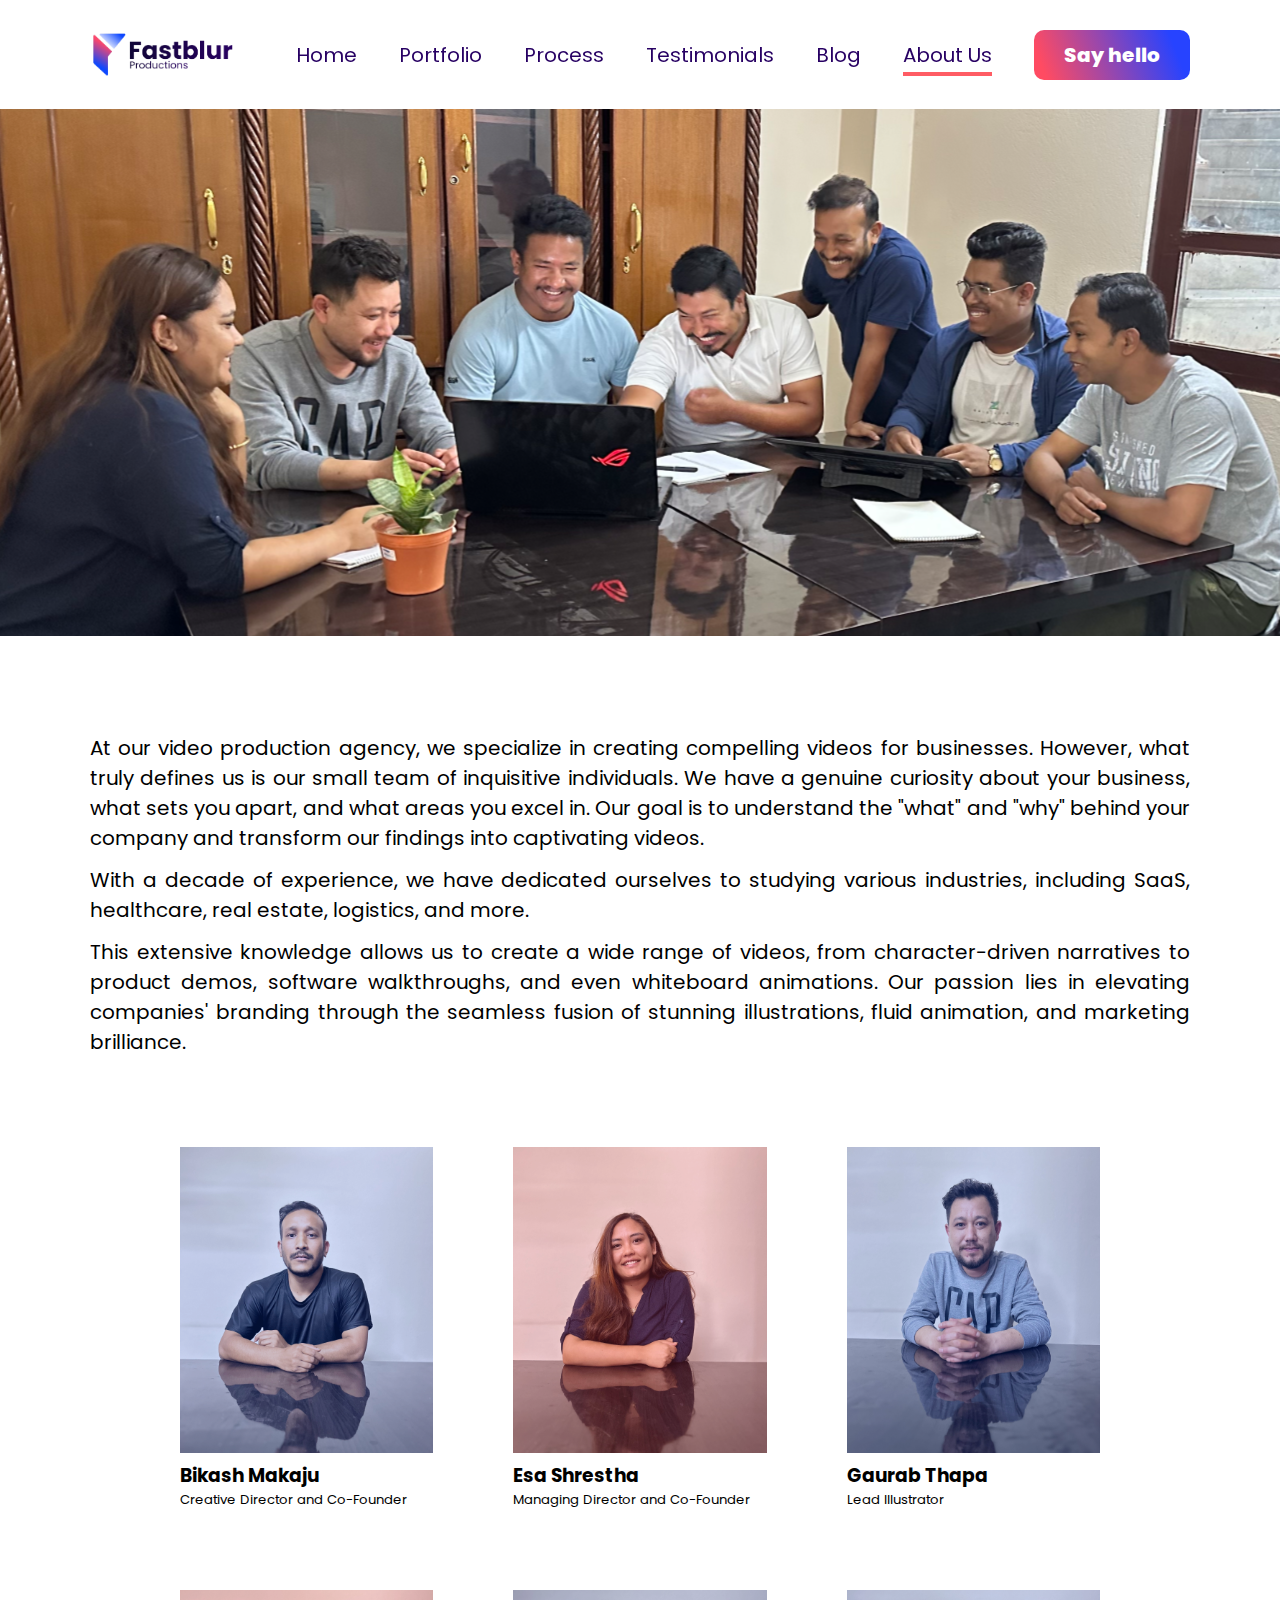
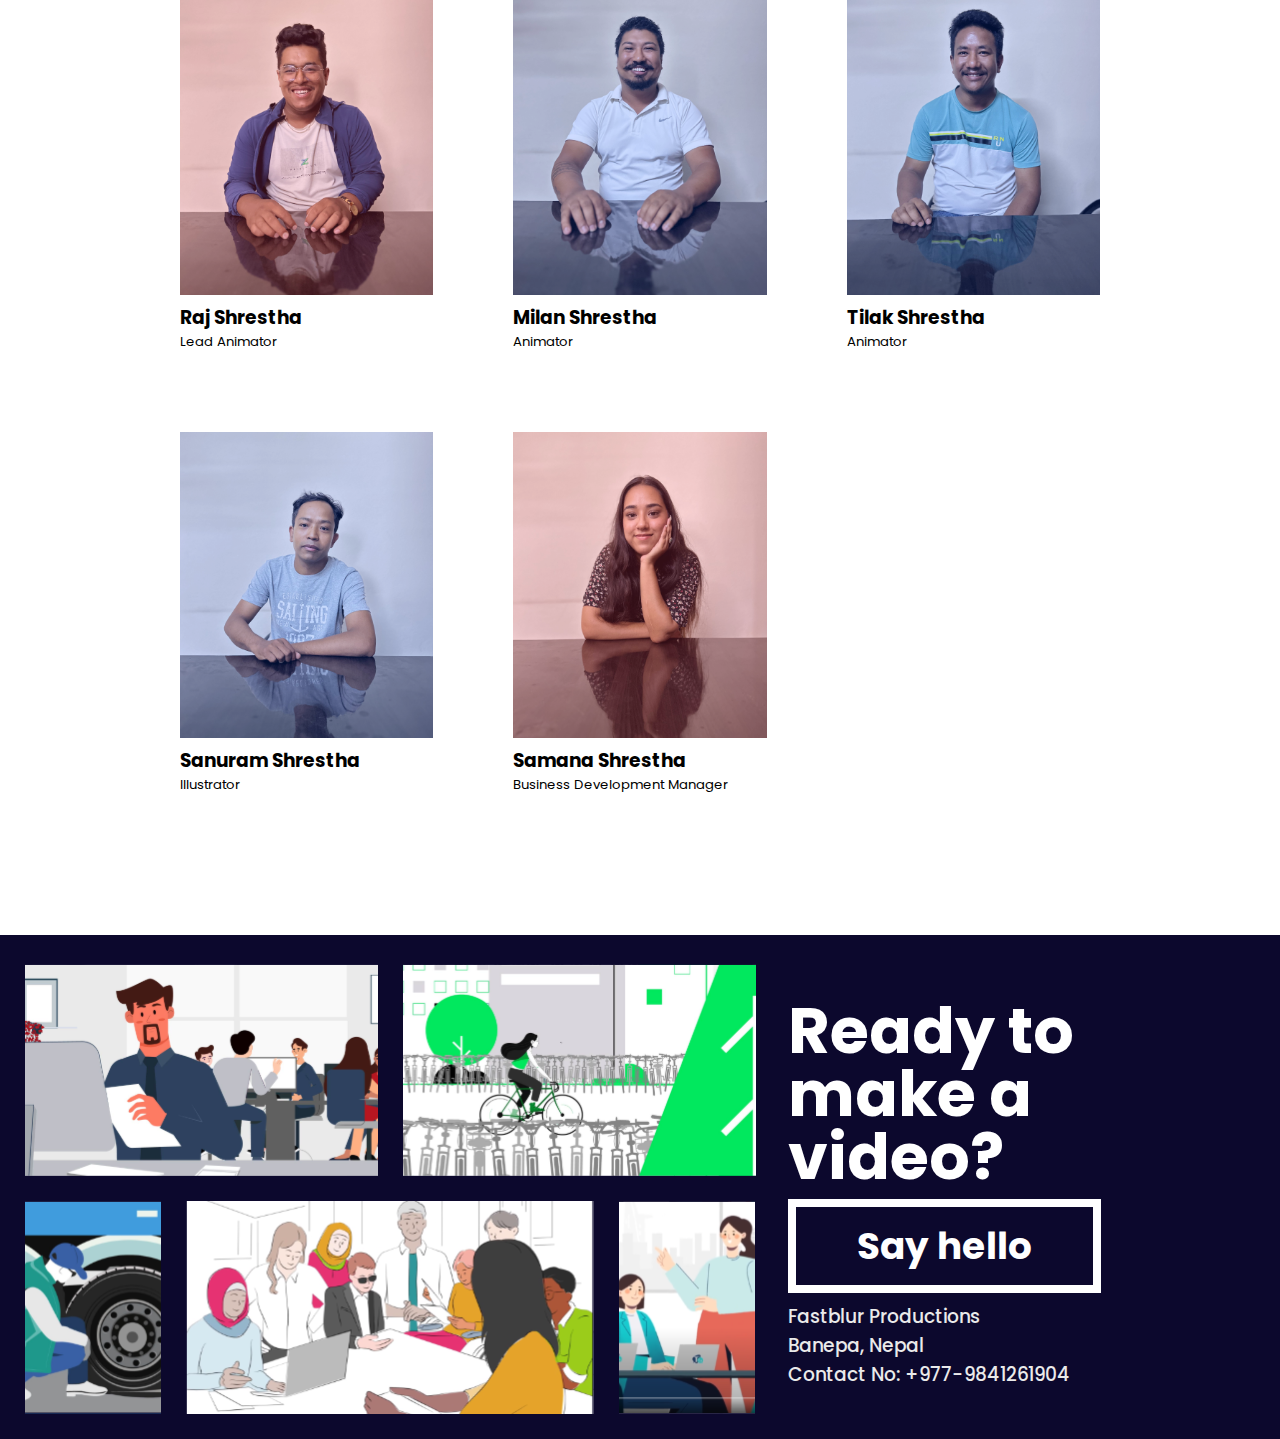
==== commit 45ede419: "some changes happen" ====
--- a/assets/Internal-pages/aboutUs.html
+++ b/assets/Internal-pages/aboutUs.html
@@ -90,7 +90,7 @@
     ========================================================================================================================-->
     <nav>
         <a class="nav-logo" href="/index.html">
-            <img src="/assets/images/Fastblur_Logos/FB Logo_Color.png" alt="">
+            <img src="/assets/images/Fastblur_Logos/FB Logo_Color.png" alt="Brand Logo">
         </a>
         <div class="nav-bar">
             <ul class="nav-item animated">
--- a/assets/css/style.css
+++ b/assets/css/style.css
@@ -1247,4 +1247,4 @@
 /* .blog-description ol li {
   display: flex;
   flex-direction: column;
-} */+} */
--- a/assets/css/responsive.css
+++ b/assets/css/responsive.css
@@ -98,7 +98,8 @@
         font-weight: 600;
         font-size: 25px;
     }
-    .org-img video{
+    .org-img video,
+    .org-img iframe{
         border-radius: 20px;
         width: 100%;
         aspect-ratio: 16/9;
@@ -416,8 +417,8 @@
         width: 145px;
     }
     .org-text-icon img {
-        height: 62px;
-        width: 62px;
+        /* height: 62px; */
+        /* width: auto; */
     }
 
     /*----------------------------------------------
@@ -593,7 +594,8 @@
         font-weight: 700;
         font-size: 35px;
     }
-    .org-img video{
+    .org-img video,
+    .org-img iframe{
         border-radius: 25px;
         width: calc(50vw - 55px);
         height: auto;
@@ -1010,7 +1012,8 @@
         font-weight: 800;
         font-size: 45px;
     }
-    .org-img video{
+    .org-img video,
+    .org-img iframe{
         border-radius: 30px;
         height: auto;
         width: 598px;
--- a/assets/css/animation.css
+++ b/assets/css/animation.css
@@ -1,22 +1,22 @@
 /*For sticky Navigation bar*/
 @keyframes fadeInDown {
-    0% {
-      opacity: 0;
-      transform: translateY(-20px);
-    }
-  
-    100% {
-      opacity: 1;
-      transform: translateY(0);
-    }
+  0% {
+    opacity: 0;
+    transform: translateY(-20px);
+  }
+
+  100% {
+    opacity: 1;
+    transform: translateY(0);
+  }
 }
 
 /*When loading video*/
 @keyframes skeleton-loading {
-  0% {
-    background-color: hsl(200, 20%, 70%);
-  }
-  100% {
-    background-color: hsl(200, 20%, 95%);
-  }
+0% {
+  background-color: hsl(200, 20%, 70%);
+}
+100% {
+  background-color: hsl(200, 20%, 95%);
+}
 }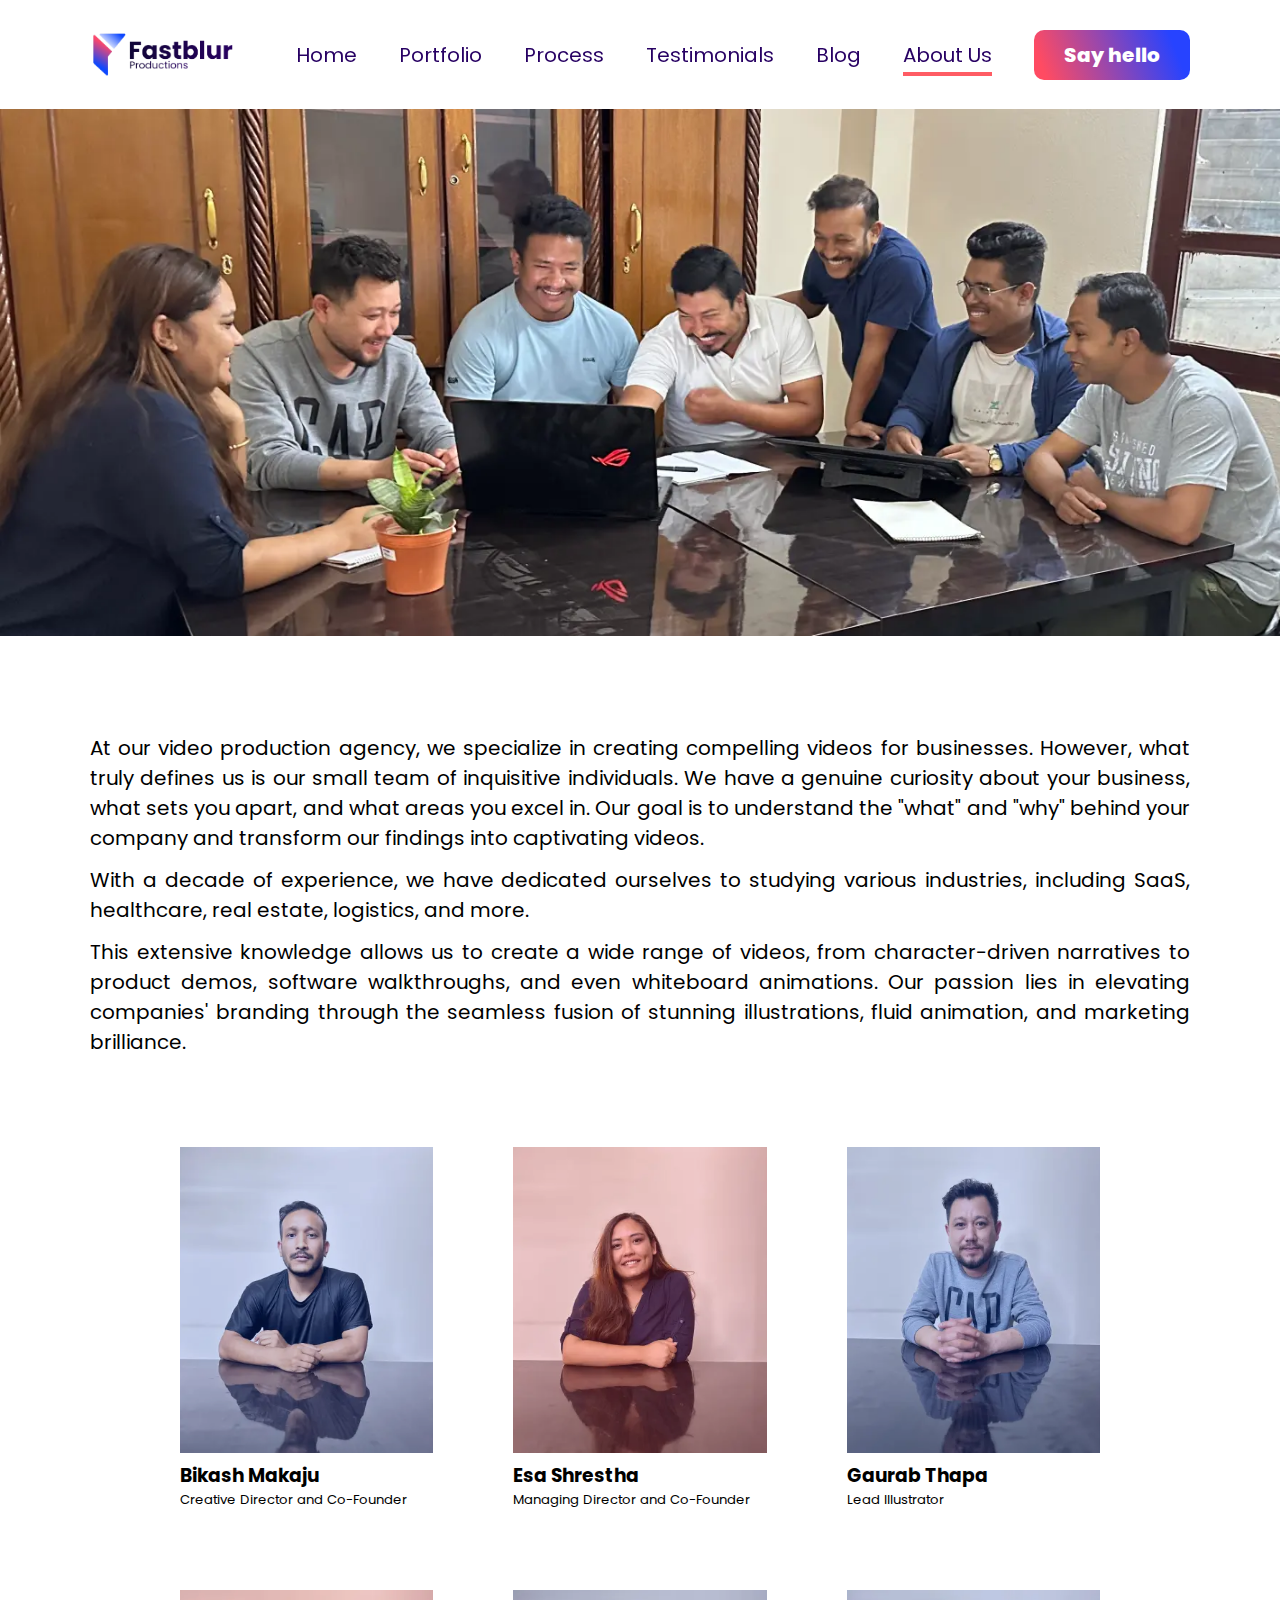
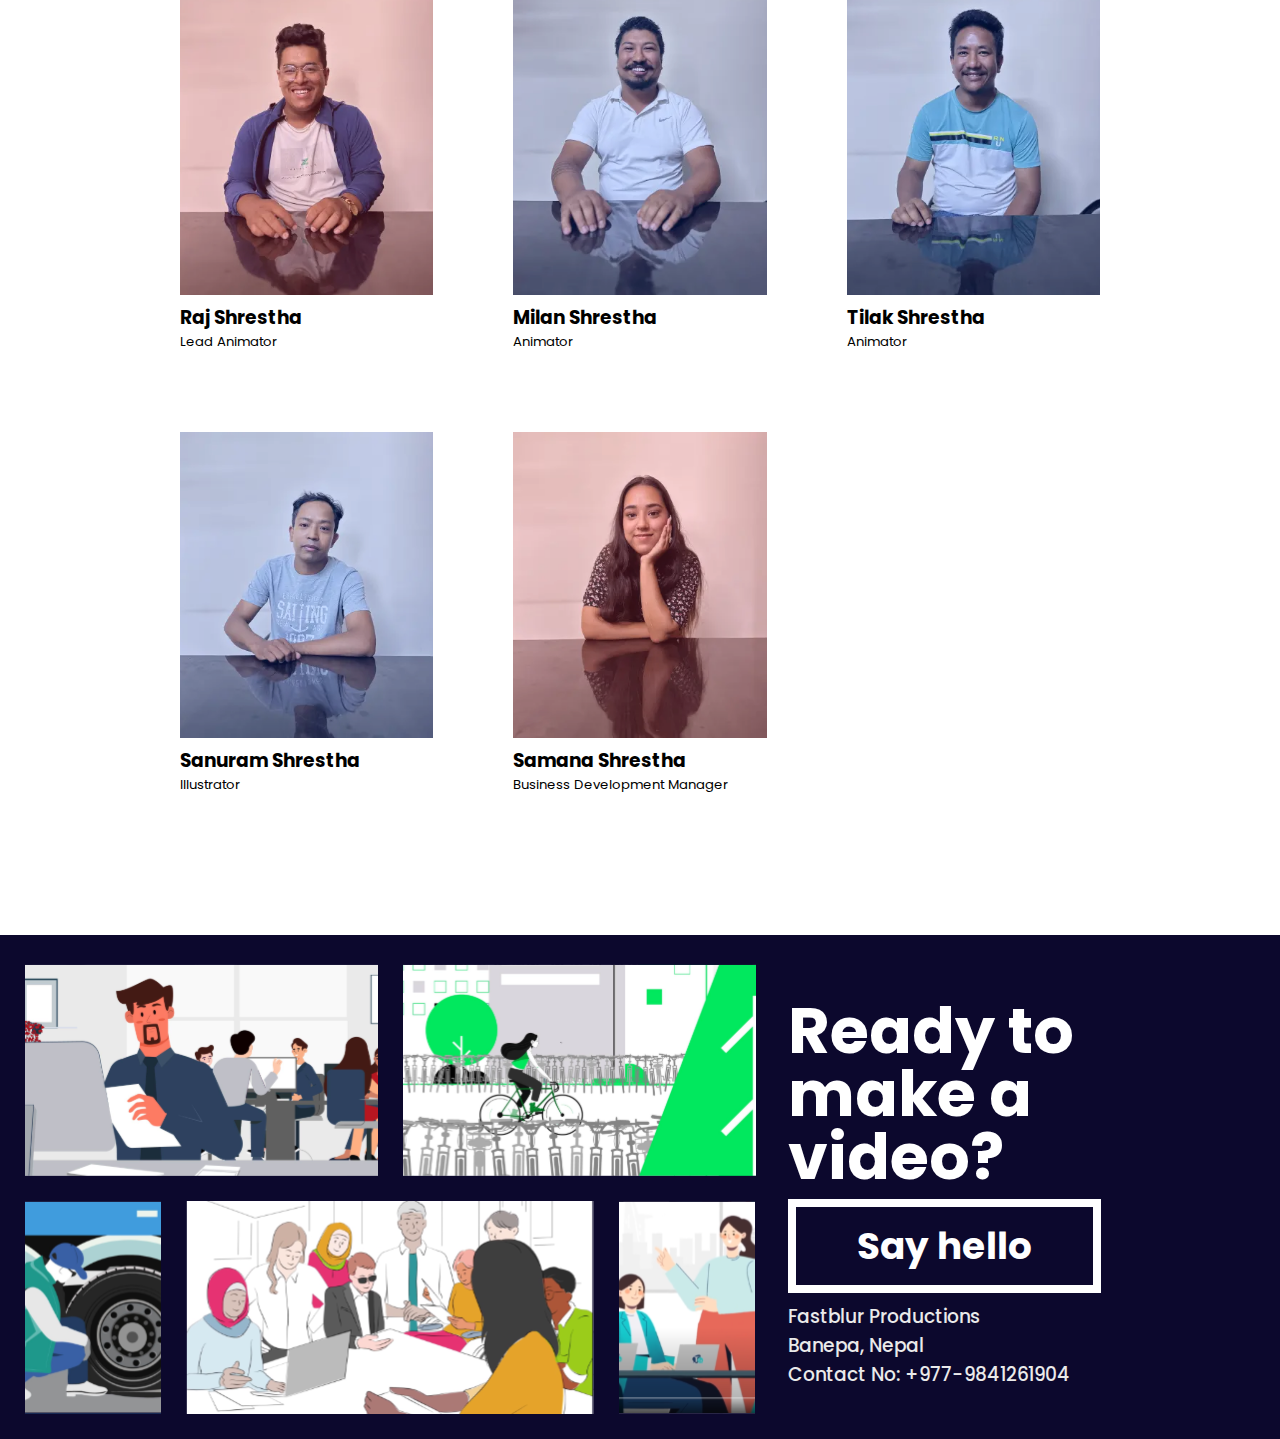
==== commit 0d52d44c: "final push" ====
--- a/assets/Internal-pages/aboutUs.html
+++ b/assets/Internal-pages/aboutUs.html
@@ -52,6 +52,9 @@
         <meta name='syndication-source' content='https://fastblurpro.com/assets/Internal-pages/aboutUs.html'>
         <meta name='original-source' content='https://fastblurpro.com/assets/Internal-pages/aboutUs.html'>
         <meta name='pageKey' content='about'>
+        <meta http-equiv="Cache-Control" content="no-store, no-cache, must-revalidate, max-age=0">
+        <meta http-equiv="Cache-Control" content="post-check=0, pre-check=0">
+        <meta http-equiv="Pragma" content="no-cache">
 
         <!-- ==================================================================================================================
         Title of the page
@@ -130,7 +133,7 @@
     ========================================================================================================================-->
     <section class="aboutUs">
         <div class="aboutUs-main">
-            <img src="/assets/images/aboutUs_Images/aboutUs-banner.svg" alt="Group Photography of all team members ">
+            <img src="/assets/images/aboutUs_Images/aboutUs-banner.webp" alt="Group Photography of all team members ">
         </div>
         <p class="aboutUs-text"> <span>
             At our video production agency, we specialize in creating compelling videos for businesses. 
@@ -153,7 +156,7 @@
             <div class="aboutUs-personal-box">
                 <div class="aboutUs-personal-img">
                     <div class="blue-bg-img"></div>
-                    <img src="/assets/images/background/aboutUs-2.png" alt="Bikash Makaju">
+                    <img src="/assets/images/aboutUs_Images/aboutUs-person-1.webp" alt="Bikash Makaju">
                 </div>
                 <div class="aboutUs-personal-details">
                     <h3 class="aboutUs-name">Bikash Makaju</h3>
@@ -163,7 +166,7 @@
             <div class="aboutUs-personal-box">
                 <div class="aboutUs-personal-img">
                     <div class="red-bg-img"></div>
-                    <img src="/assets/images/background/aboutUs-3.png" alt="Esa Shrestha">
+                    <img src="/assets/images/aboutUs_Images/aboutUs-person-2.webp" alt="Esa Shrestha">
                 </div>
                 <div class="aboutUs-personal-details">
                     <h3 class="aboutUs-name">Esa Shrestha</h3>
@@ -173,7 +176,7 @@
             <div class="aboutUs-personal-box">
                 <div class="aboutUs-personal-img">
                     <div class="blue-bg-img"></div>
-                    <img src="/assets/images/background/aboutUs-4.png" alt="Gaurab Thapa">
+                    <img src="/assets/images/aboutUs_Images/aboutUs-person-3.webp" alt="Gaurab Thapa">
                 </div>
                 <div class="aboutUs-personal-details">
                     <h3 class="aboutUs-name">Gaurab Thapa</h3>
@@ -183,7 +186,7 @@
             <div class="aboutUs-personal-box">
                 <div class="aboutUs-personal-img">
                     <div class="red-bg-img"></div>
-                    <img src="/assets/images/background/aboutUs-5.png" alt="Raj Shrestha">
+                    <img src="/assets/images/aboutUs_Images/aboutUs-person-4.webp" alt="Raj Shrestha">
                 </div>
                 <div class="aboutUs-personal-details">
                     <h3 class="aboutUs-name">Raj Shrestha</h3>
@@ -193,7 +196,7 @@
             <div class="aboutUs-personal-box">
                 <div class="aboutUs-personal-img">
                     <div class="blue-bg-img"></div>
-                    <img src="/assets/images/background/aboutUs-6.png" alt="Milan Shrestha">
+                    <img src="/assets/images/aboutUs_Images/aboutUs-person-5.webp" alt="Milan Shrestha">
                 </div>
                 <div class="aboutUs-personal-details">
                     <h3 class="aboutUs-name">Milan Shrestha</h3>
@@ -203,7 +206,7 @@
             <div class="aboutUs-personal-box">
                 <div class="aboutUs-personal-img">
                     <div class="blue-bg-img"></div>
-                    <img src="/assets/images/background/aboutUs-7.png" alt="Tilak Shrestha">
+                    <img src="/assets/images/aboutUs_Images/aboutUs-person-6.webp" alt="Tilak Shrestha">
                 </div>
                 <div class="aboutUs-personal-details">
                     <h3 class="aboutUs-name">Tilak Shrestha</h3>
@@ -213,7 +216,7 @@
             <div class="aboutUs-personal-box">
                 <div class="aboutUs-personal-img">
                     <div class="blue-bg-img"></div>
-                    <img src="/assets/images/background/aboutUs-8.png" alt="Sanuram Shrestha">
+                    <img src="/assets/images/aboutUs_Images/aboutUs-person-7.webp" alt="Sanuram Shrestha">
                 </div>
                 <div class="aboutUs-personal-details">
                     <h3 class="aboutUs-name">Sanuram Shrestha</h3>
@@ -223,7 +226,7 @@
             <div class="aboutUs-personal-box">
                 <div class="aboutUs-personal-img">
                     <div class="red-bg-img"></div>
-                    <img src="/assets/images/background/aboutUs-9.png" alt="Samana Shrestha">
+                    <img src="/assets/images/aboutUs_Images/aboutUs-person-8.webp" alt="Samana Shrestha">
                 </div>
                 <div class="aboutUs-personal-details">
                     <h3 class="aboutUs-name">Samana Shrestha</h3>
--- a/assets/css/style.css
+++ b/assets/css/style.css
@@ -13,9 +13,6 @@
 html,
 * {
   scroll-behavior: smooth;
-}
-
-* {
   margin: 0;
   padding: 0;
   box-sizing: border-box;
@@ -25,7 +22,6 @@
   font-family: var(--primary-font);
   position: relative;
   height: -webkit-fill-available;
-
 }
 
 nav {
@@ -35,7 +31,6 @@
   position: sticky;
   top: 0;
   z-index: 2;
-  /* background: var(--primary-background); */
   transition: background-color 0.3s ease;
   width: 100%;
 }
@@ -125,7 +120,8 @@
   width: 100%;
 }
 
-.org-img video{
+.org-img video,
+.org-img iframe{
   aspect-ratio: 16/9;
 }
 
@@ -1163,8 +1159,8 @@
 }
 .blog-title p.blog-title-desc {
   font-size: 15px;
-  /* color: gray; */
-  opacity: .5;
+  color: #595959;
+  /* opacity: .5; */
   /* border: 2px solid red; */
   /* height: 55px; */
   display: -webkit-box;
@@ -1194,7 +1190,7 @@
   opacity: .75;
   font-size: 13px;
 }
-.blog-author-text h3 {
+.blog-author-text h2 {
   opacity: .85;
   font-size: 13px;
 }
@@ -1247,4 +1243,4 @@
 /* .blog-description ol li {
   display: flex;
   flex-direction: column;
-} */
+} */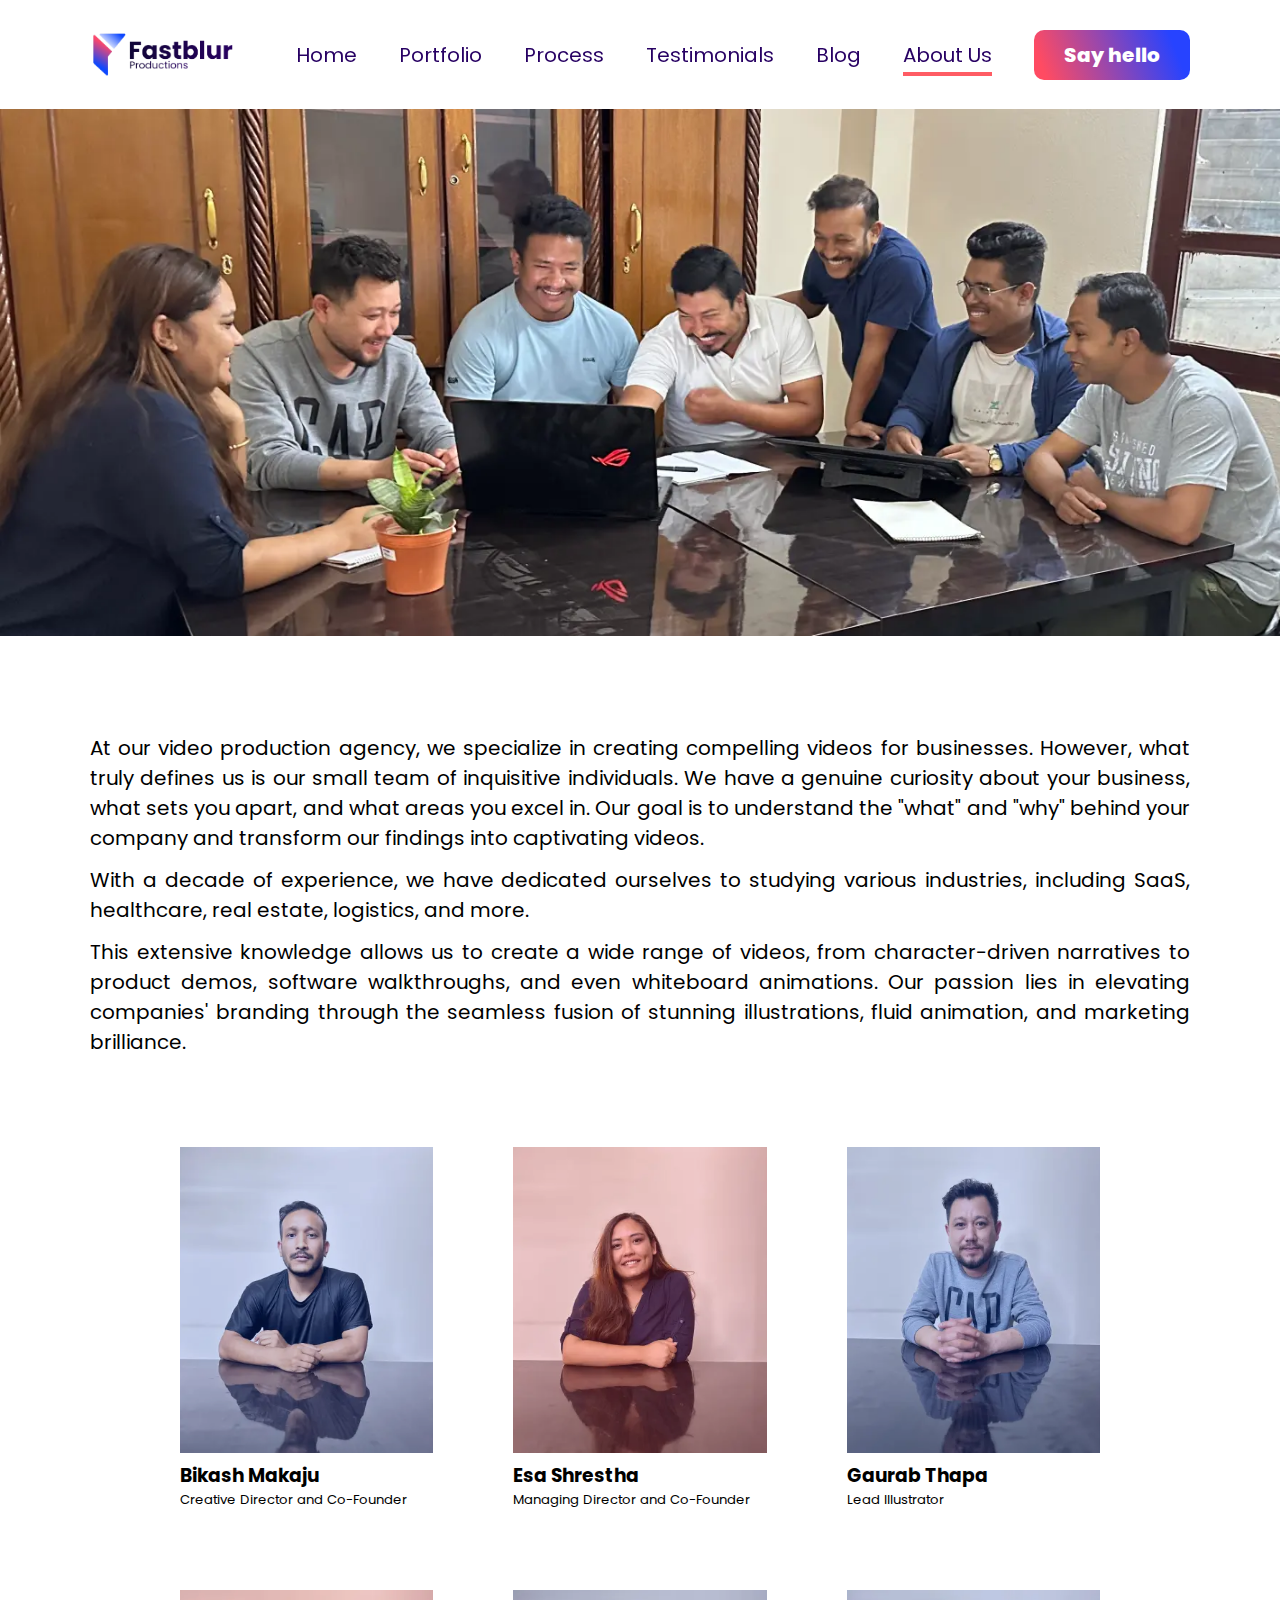
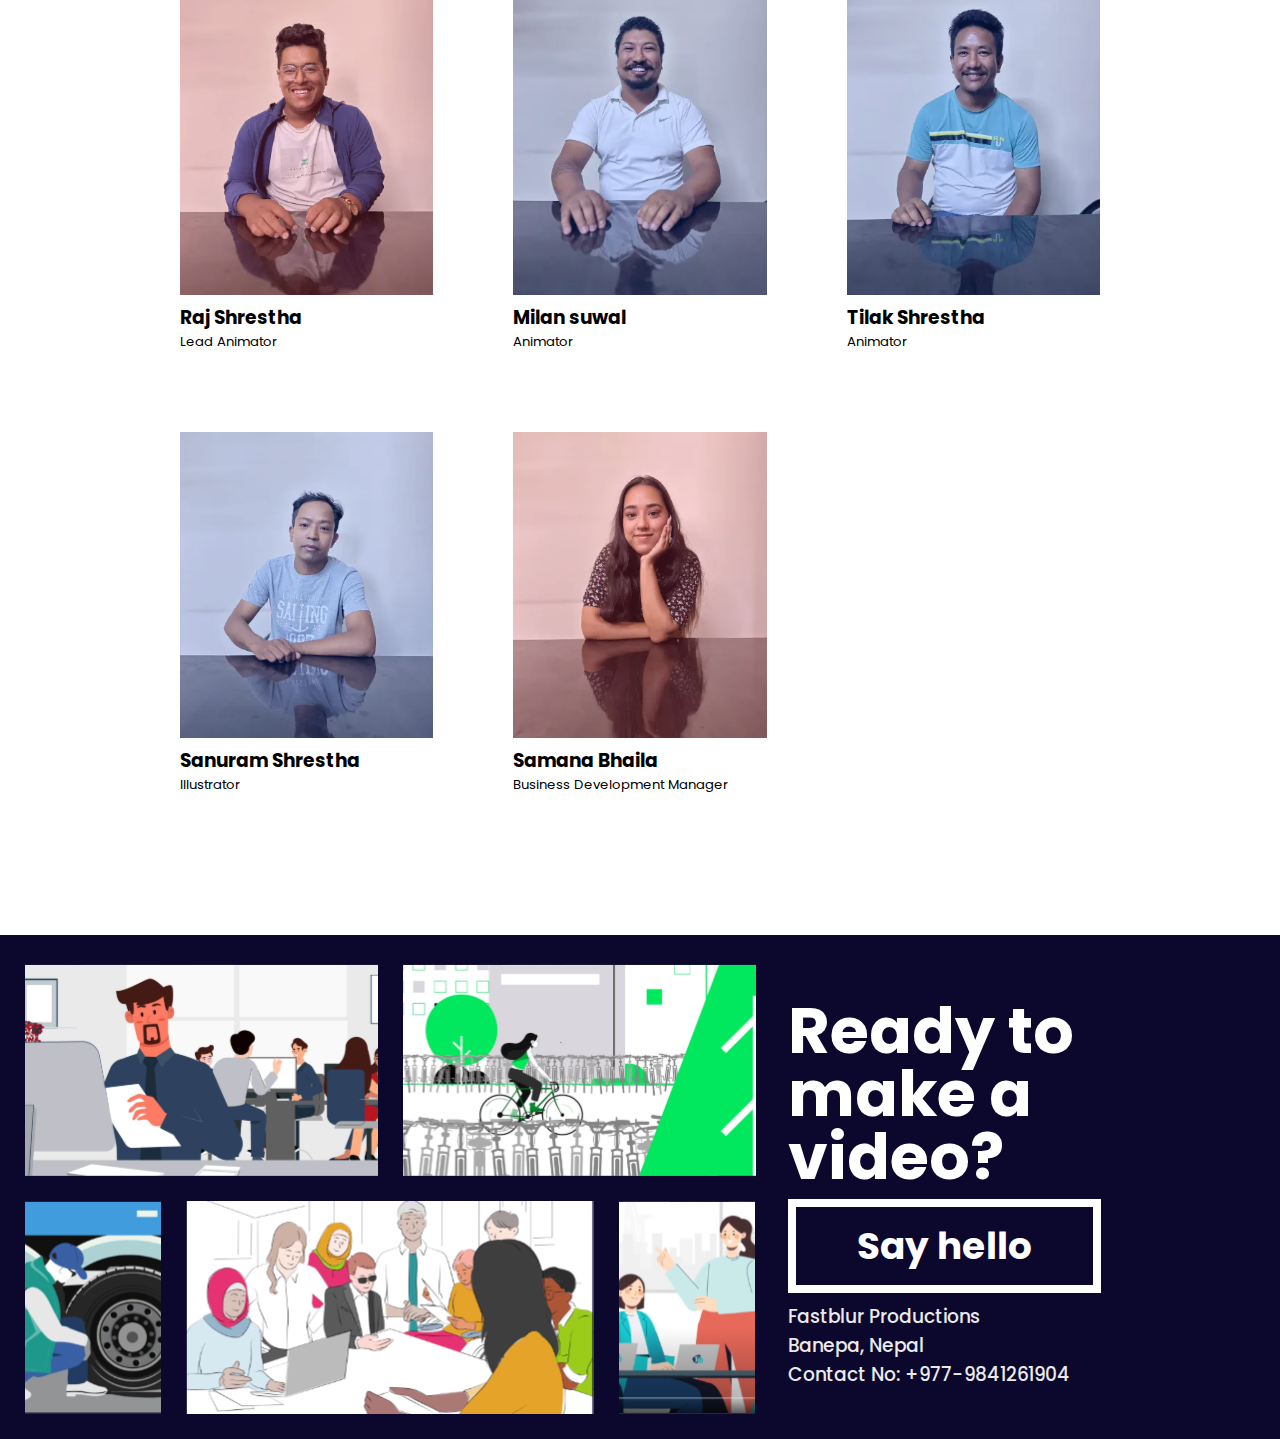
==== commit bd0cb467: "name exchanged successfully" ====
--- a/assets/Internal-pages/aboutUs.html
+++ b/assets/Internal-pages/aboutUs.html
@@ -55,11 +55,29 @@
         <meta http-equiv="Cache-Control" content="no-store, no-cache, must-revalidate, max-age=0">
         <meta http-equiv="Cache-Control" content="post-check=0, pre-check=0">
         <meta http-equiv="Pragma" content="no-cache">
+        
+        <!-- ==================================================================================================================
+        This is for twitter card only
+        ====================================================================================================================-->
+        <meta name="twitter:card" content="summary_large_image" />
+        <meta name="twitter:site" content="@Fastblurpro" />
+        <meta name="twitter:title" content="Company Information - Fastblur Production"/>
+        <meta name="twitter:description" content="Explore the story of Fastblur Production and how our inquisitive team creates compelling videos for businesses." />
+        <meta name="twitter:image" content="https://fastblurpro.netlify.app/assets/images/Fastblur_Logos/logo-with-color.avif" />
+
+        <!-- ==================================================================================================================
+        This is for og (facebook + other social media) card only
+        ====================================================================================================================-->
+        <meta property="og:type" content="article" />
+        <meta property="og:title" content="Company Information - Fastblur Production" />
+        <meta property="og:description" content="Explore the story of Fastblur Production and how our inquisitive team creates compelling videos for businesses." />
+        <meta property="og:url" content="https://fastblurpro.com/assets/Internal-pages/aboutUs.html" />
+        <meta property="og:image" content="https://fastblurpro.netlify.app/assets/images/Fastblur_Logos/logo-with-color.avif" />
 
         <!-- ==================================================================================================================
         Title of the page
         ====================================================================================================================-->
-        <title>Fastblue - About Us</title>
+        <title>Fastblur - About Us</title>
 
         <!-- ==================================================================================================================
         Linking the external stylesheet custome
@@ -199,7 +217,7 @@
                     <img src="/assets/images/aboutUs_Images/aboutUs-person-5.webp" alt="Milan Shrestha">
                 </div>
                 <div class="aboutUs-personal-details">
-                    <h3 class="aboutUs-name">Milan Shrestha</h3>
+                    <h3 class="aboutUs-name">Milan suwal</h3>
                     <p class="aboutUs-degicnation">Animator</p>
                 </div>
             </div>
@@ -229,7 +247,7 @@
                     <img src="/assets/images/aboutUs_Images/aboutUs-person-8.webp" alt="Samana Shrestha">
                 </div>
                 <div class="aboutUs-personal-details">
-                    <h3 class="aboutUs-name">Samana Shrestha</h3>
+                    <h3 class="aboutUs-name">Samana Bhaila</h3>
                     <p class="aboutUs-degicnation">Business Development Manager</p>
                 </div>
             </div>
@@ -304,10 +322,10 @@
                             here <i..></i> is used to display the fontawesome icons and this icons is only available
                             online (line 41)
                             ===============================================================================================-->
-                            <a href="https://www.youtube.com/channel/UCVbUcyW5jR4kA77uS28ZAhg/videos" aria-label="Visit our YouTube channel to see and hear our work" name="YouTube">
+                            <a href="https://www.youtube.com/channel/UCVbUcyW5jR4kA77uS28ZAhg/videos" aria-label="Visit our YouTube channel to see and hear our work" name="YouTube" target="_blank">
                                 <i class="fa-brands fa-youtube"></i>
                             </a>
-                            <a href="https://www.facebook.com/Fastblurproductions" aria-label="Visit our facebook page for the daily updates of our work" name="Facebook">
+                            <a href="https://www.facebook.com/Fastblurproductions" aria-label="Visit our facebook page for the daily updates of our work" name="Facebook" target="_blank">
                                 <i class="fa-brands fa-facebook-f"></i>
                             </a>
 
@@ -317,13 +335,13 @@
                             If anytime in future the link is given then kindly past the link instead of # below and remove 
                             this section comment.
                             ===============================================================================================-->
-                            <a href="https://www.instagram.com/fastblurpro/" aria-label="Visit our instagram account for to see the work we have done" name="Instagram"> 
+                            <a href="https://www.instagram.com/fastblurpro/" aria-label="Visit our instagram account for to see the work we have done" name="Instagram" target="_blank"> 
                                 <i class="fa-brands fa-instagram"></i>
                             </a>
-                            <a href="https://www.linkedin.com/company/fastblur-productions/" aria-label="Visit our linkedin profile" name="Linkedin">
+                            <a href="https://www.linkedin.com/company/fastblur-productions/" aria-label="Visit our linkedin profile" name="Linkedin" target="_blank">
                                 <i class="fa-brands fa-linkedin"></i>
                             </a>
-                            <a href="https://twitter.com/Fastblurpro" aria-label="Visit our twitter handle" name="Twitter">
+                            <a href="https://twitter.com/Fastblurpro" aria-label="Visit our twitter handle" name="Twitter" target="_blank">
                                 <i class="fa-brands fa-twitter"></i>
                             </a>
                         </div>
--- a/assets/css/style.css
+++ b/assets/css/style.css
@@ -172,7 +172,7 @@
 
 .org-text-main {
   display: inline-block;
-  color: #B40429;
+  color: #fb476c;
   font-style: normal;
   max-width: 5.6875em;
   line-height: normal;
@@ -377,7 +377,7 @@
 }
 
 .homepage-join button {
-  background: #B40429;
+  background: #fb476c;
   color: var(--font-white);
   text-align: center;
   font-family: var(--primary-font);
@@ -413,7 +413,7 @@
 .clients {
   width: 100%;
   height: auto;
-  margin-bottom: -7px;
+  margin-bottom: -8px;
 }
 
 .clients img {
@@ -1130,9 +1130,9 @@
   justify-content: center;
   align-items: center;
   /* font-size: 25px; */
-  line-height: 1.3;
+  line-height: 2;
   font-weight: 400;
-  gap: 1em;
+  /* gap: 1em; */
   /* margin-bottom: 20px; */
   /* text-align: justify; */
 }
@@ -1150,7 +1150,7 @@
 .blog-sub-heading {
   display: block;
   font-size: 29px;
-  margin: 17px 0 5px 0;
+  margin: 0 0 5px 0;
   width: 100%;
   /* display: inline-block; */
   text-align: left;
@@ -1200,15 +1200,80 @@
   border-radius: 50%;
 }
 .individual-blog-thumbnail {
-  width: auto;
-  max-height: 500px;
-  aspect-ratio: 16 / 9;
+  width: 50%;
+  /* max-height: 500px; */
+  /* aspect-ratio: 16 / 9; */
 }
 .blog-head {
   /* border: 2px solid green; */
   display: flex;
-  flex-direction: column;
+  /* flex-direction: column; */
   gap: 10px;
+}
+.blog-body {
+  /* display: flex; */
+  /* position: relative; */
+  overflow: auto;
+  width: calc(100vw - 20vw);
+}
+.blog-topic-cluster {
+  width: 28%;
+  float: left;
+  margin-right: 2rem;
+  /* border: 2px solid red; */
+}
+.blog-topic-cluster h3 {
+  margin: 1rem;
+  color: #270063;
+  font-weight: 600;
+}
+.blog-description {
+  margin: 0 8rem;
+}
+.blog-head-recent {
+  /* border: 2px solid red; */
+  display: flex;
+}
+.blog-top-recent {
+  margin: auto;
+}
+.a-of-blog {
+  color: inherit;
+  display: block;
+  text-decoration: none;
+  transition: color 150ms ease-in-out;
+  /* border: 2px solid red; */
+  width: auto;
+  border-bottom: 2px solid rgb(224, 224, 224);
+  /* height: 150px; */
+  /* padding-left: 1rem; */
+}
+.a-of-blog:hover {
+  color: #7854A0;
+}
+/* :target {
+  padding-top: 5rem;
+  background-color: #7754a021;
+} */
+.li-of-blog {
+  padding: .5rem;
+  margin-left:1rem;
+  
+}
+.sub-list-topic {
+  margin-left: 1.5rem;
+}
+.blog-desc-content, div.sub-target:target li  {
+  padding: 1rem;
+}
+.blog-desc:target,div.sub-target:target{
+  padding-top: 7rem;
+  
+}
+.blog-desc:target .blog-desc-content,
+div.sub-target:target li {
+  border-radius: 1rem;
+  background-color: #7754a021;
 }
 .blog-indivisual-title {
   line-height: 1;
@@ -1223,6 +1288,8 @@
   /* flex-direction: column; */
   gap: 25px;
   margin-top: 25px;
+  /* border: 2px solid red;
+  display:block; */
 }
 .blog-socials-indivisual {
   display: flex;
@@ -1243,4 +1310,64 @@
 /* .blog-description ol li {
   display: flex;
   flex-direction: column;
+} */
+
+/*404 page*/
+.container_404 {
+  height: 100%;
+  /* margin: 8em auto; */
+  width: auto;
+  /* border: 2px solid red; */
+  position: relative;
+  display: flex;
+  flex-direction: column;
+  align-items: center;
+  justify-content: center;
+  text-align: center;
+}
+.container_404 img {
+  width: 15em;
+  height: auto;
+}
+.inner_404 {
+  /* border: 2px solid red; */
+  margin-bottom: 40px;
+}
+.inner_404_code {
+  color: transparent;
+  font-size: 80pt;
+  -webkit-text-stroke: 2px #FF5C64;
+  line-height: .9;
+}
+.inner_404_meaning {
+  color: #270063;
+  font-size: 51.747px;
+  line-height: 1;
+  /* -webkit-text-stroke: .5px #FF5C64; */
+}
+.inner_404_description {
+  font-size: 12pt;
+  margin: 20px;
+}
+.inner_404_button {
+  padding: 10px 20px;
+  border: 2px solid #270063;
+  font-weight: bold;
+  border-radius: 10px;
+  cursor: pointer;
+  background: transparent;
+  transition: all 300ms ease-in-out;
+  margin: 9px;
+}
+.inner_404_button:hover {
+  background: #28006342;
+}
+.sitemap_xml {
+  width: 100%;
+  height: 1000px;
+  /* border: 2px solid red; */
+  margin-bottom: 20px;
+}
+/* #sitemap .container_404 img {
+  border-right: 2px solid blue;
 } */--- a/assets/css/responsive.css
+++ b/assets/css/responsive.css
@@ -1162,11 +1162,12 @@
     Blog Page [indivisual]
     ----------------------------------------------*/
     section.blog-individual {
-        width: 70%;
-        padding:0 90px;
+        width: 80%;
+        padding:0 10px;
         margin-top: -15px;
         gap: 45px;
         margin: auto;
+        /* border: 2px solid red; */
     }
     .blog-individual h1.blog-indivisual-title {
         font-size: 52px;
